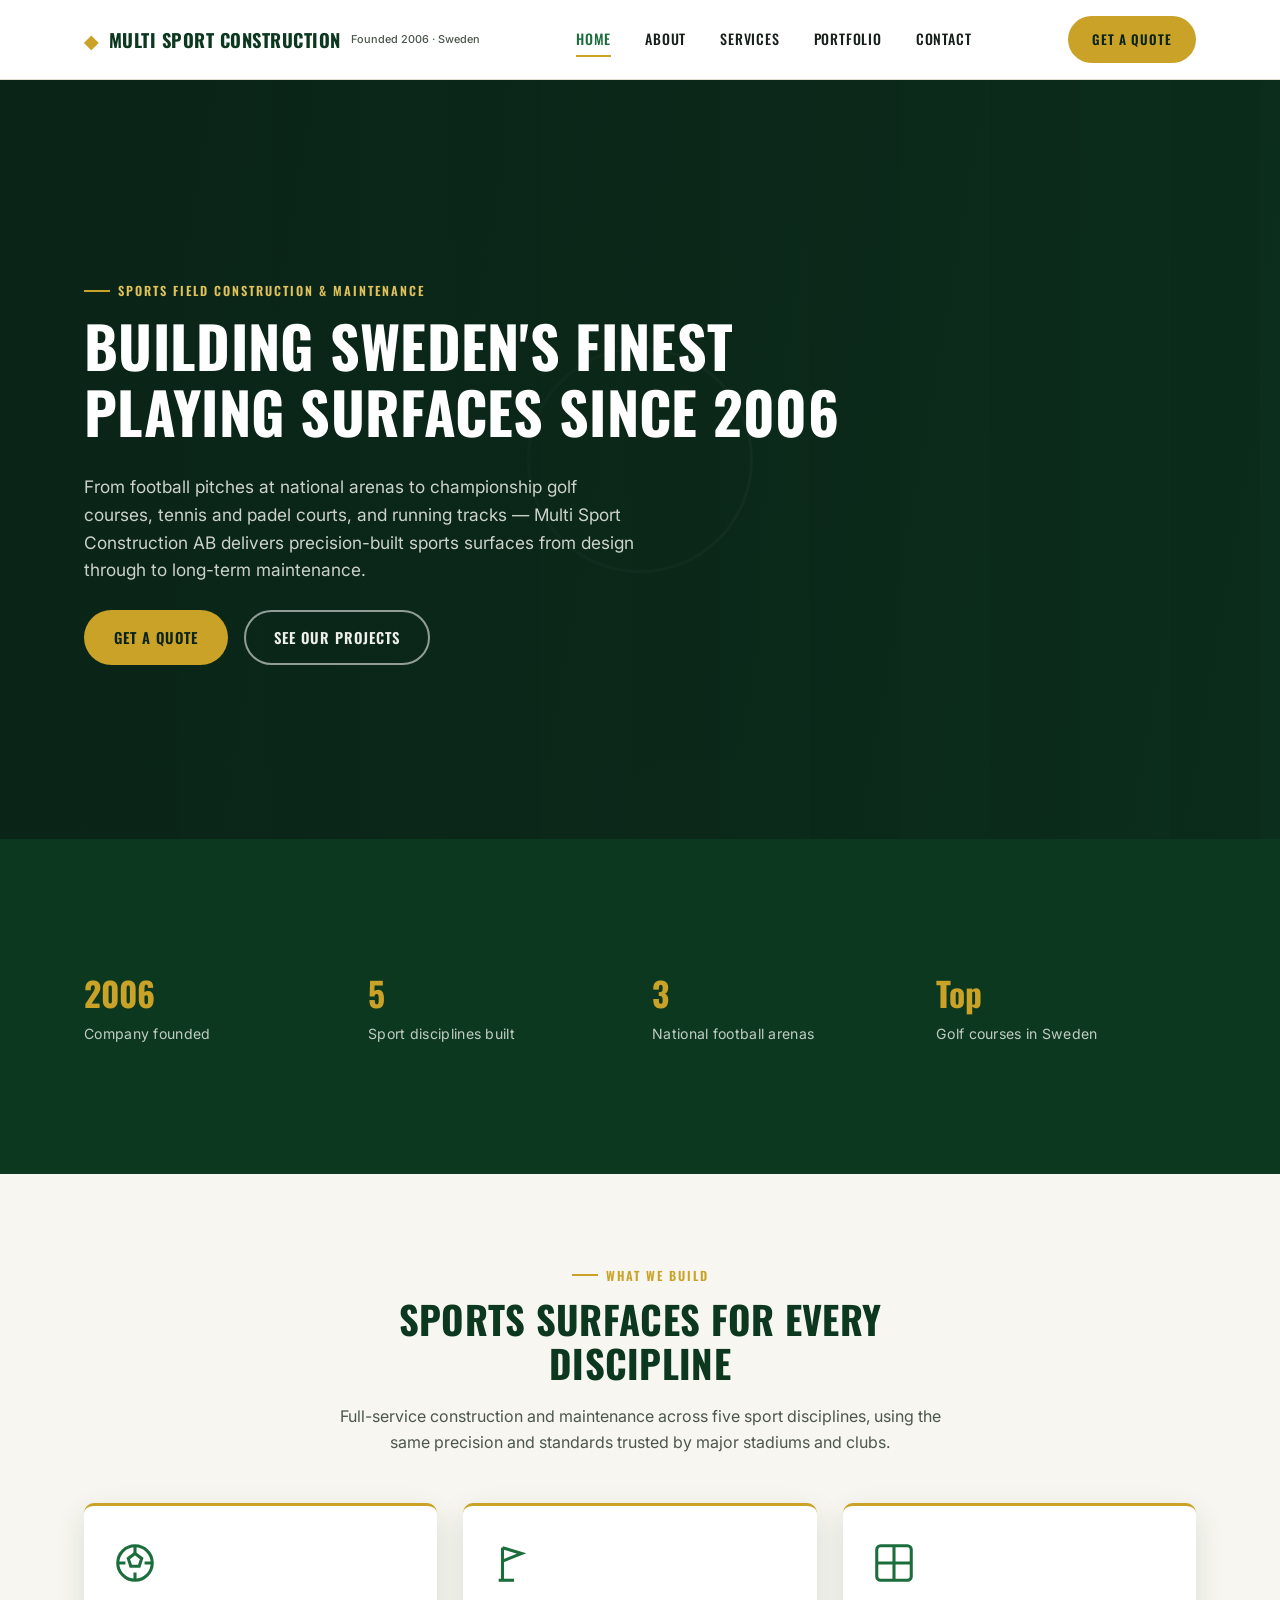
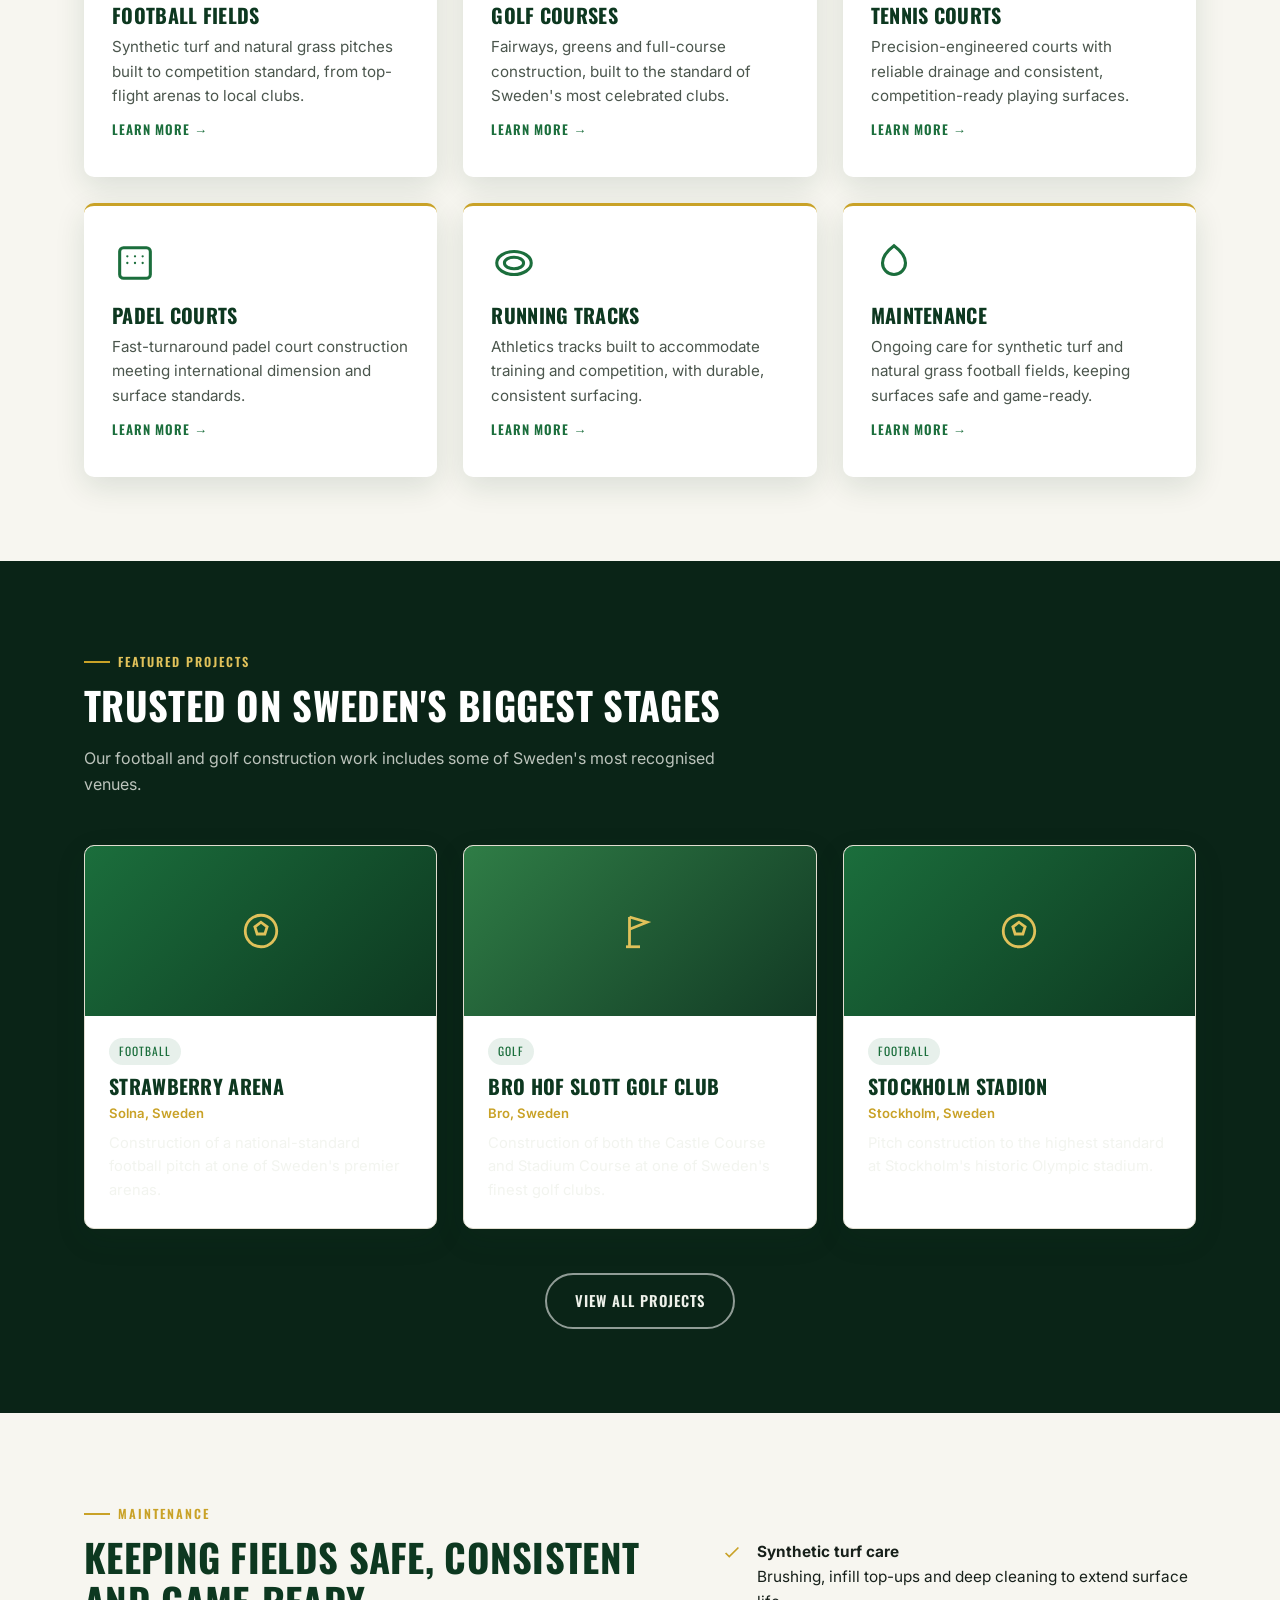
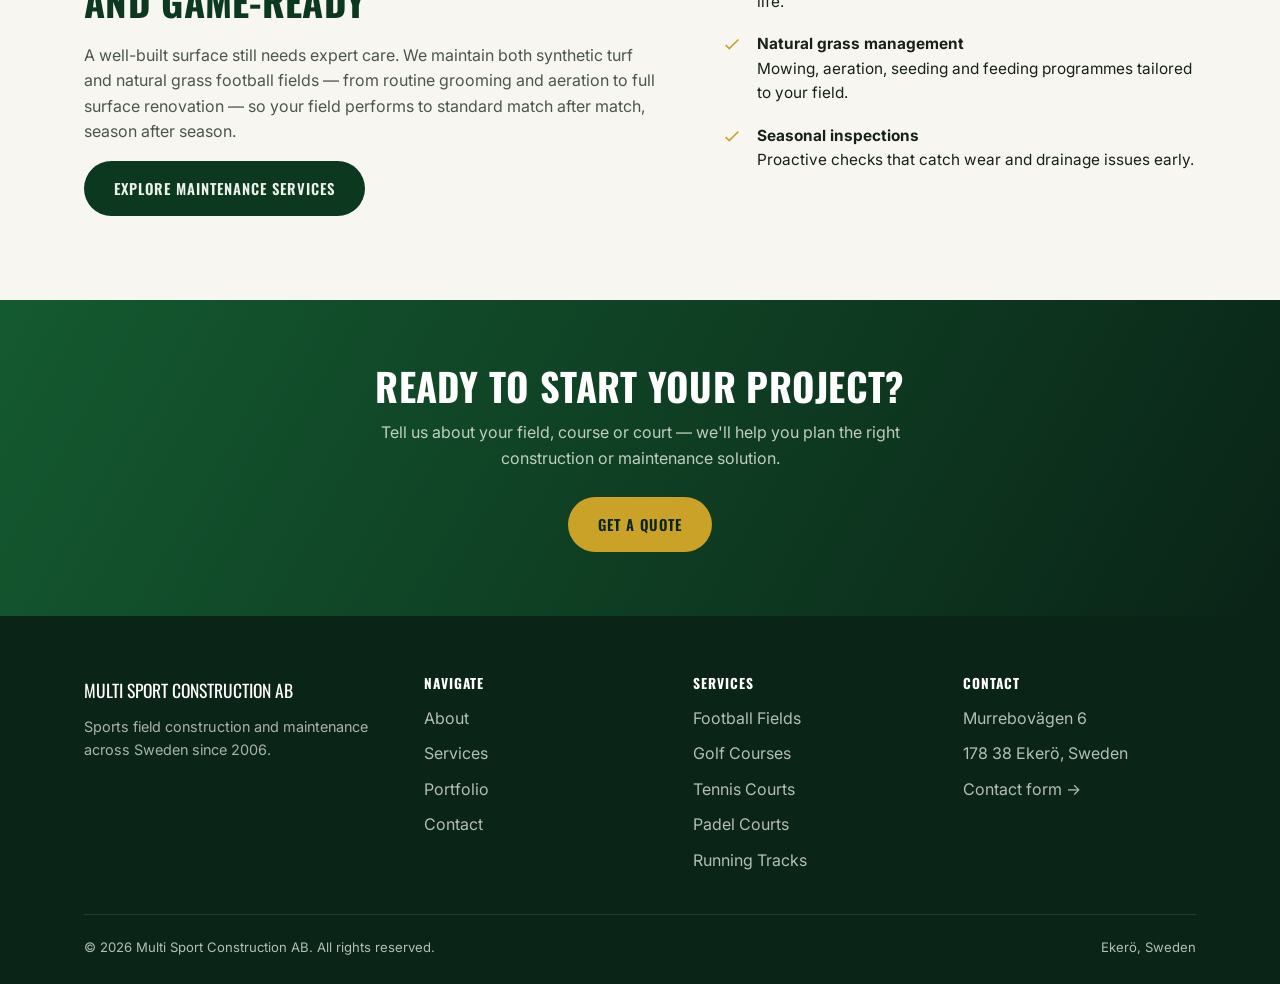
==== index.html @ ebb6a6f4 "Initial site for Multi Sport Construction AB Five-page static site (Home, About, Services, Portfolio" ====
<!doctype html>
<html lang="en">
<head>
<meta charset="UTF-8">
<meta name="viewport" content="width=device-width, initial-scale=1.0">
<title>Multi Sport Construction AB — Sports Field Construction &amp; Maintenance, Sweden</title>
<meta name="description" content="Multi Sport Construction AB builds and maintains football fields, golf courses, tennis courts, padel courts and running tracks across Sweden since 2006.">
<link rel="icon" type="image/svg+xml" href="assets/favicon.svg">
<link rel="preconnect" href="https://fonts.googleapis.com">
<link rel="preconnect" href="https://fonts.gstatic.com" crossorigin>
<link href="https://fonts.googleapis.com/css2?family=Oswald:wght@500;600;700&family=Inter:wght@400;500;600&display=swap" rel="stylesheet">
<link rel="stylesheet" href="css/style.css">
</head>
<body>

<header class="site-header">
  <nav class="nav">
    <a href="index.html" class="brand">
      <span class="mark">◆</span> Multi Sport Construction
      <span class="brand-sub">Founded 2006 · Sweden</span>
    </a>
    <button class="nav-toggle" aria-label="Toggle navigation" aria-expanded="false">
      <span></span><span></span><span></span>
    </button>
    <ul class="nav-links">
      <li><a href="index.html" aria-current="page">Home</a></li>
      <li><a href="about.html">About</a></li>
      <li><a href="services.html">Services</a></li>
      <li><a href="portfolio.html">Portfolio</a></li>
      <li><a href="contact.html">Contact</a></li>
    </ul>
    <div class="nav-cta">
      <a href="contact.html" class="btn btn-primary">Get a Quote</a>
    </div>
  </nav>
</header>

<section class="hero">
  <div class="hero-field"></div>
  <div class="hero-overlay"></div>
  <div class="hero-inner">
    <p class="eyebrow">Sports Field Construction &amp; Maintenance</p>
    <h1>Building Sweden's finest playing surfaces since 2006</h1>
    <p class="hero-lead">From football pitches at national arenas to championship golf courses, tennis and padel courts, and running tracks — Multi Sport Construction AB delivers precision-built sports surfaces from design through to long-term maintenance.</p>
    <div class="hero-actions">
      <a href="contact.html" class="btn btn-primary">Get a Quote</a>
      <a href="portfolio.html" class="btn btn-outline">See Our Projects</a>
    </div>
  </div>
</section>

<section class="stats">
  <div class="stats-grid">
    <div class="stat"><b>2006</b><span>Company founded</span></div>
    <div class="stat"><b>5</b><span>Sport disciplines built</span></div>
    <div class="stat"><b>3</b><span>National football arenas</span></div>
    <div class="stat"><b>Top</b><span>Golf courses in Sweden</span></div>
  </div>
</section>

<section class="section-cream">
  <div class="container">
    <div class="section-head center">
      <p class="eyebrow">What We Build</p>
      <h2>Sports surfaces for every discipline</h2>
      <p>Full-service construction and maintenance across five sport disciplines, using the same precision and standards trusted by major stadiums and clubs.</p>
    </div>
    <div class="grid-3">

      <div class="card">
        <svg class="icon" viewBox="0 0 24 24" fill="none" stroke="currentColor" stroke-width="1.6"><circle cx="12" cy="12" r="9"/><path d="M12 7l3.5 2.6-1.3 4.1H9.8L8.5 9.6 12 7z"/><path d="M12 3v4M12 17v4M3 12h4M17 12h4"/></svg>
        <h3>Football Fields</h3>
        <p>Synthetic turf and natural grass pitches built to competition standard, from top-flight arenas to local clubs.</p>
        <a class="more" href="services.html#football">Learn more →</a>
      </div>

      <div class="card">
        <svg class="icon" viewBox="0 0 24 24" fill="none" stroke="currentColor" stroke-width="1.6"><path d="M6 21V4"/><path d="M6 4l10 3-10 4"/><path d="M4 21h8"/></svg>
        <h3>Golf Courses</h3>
        <p>Fairways, greens and full-course construction, built to the standard of Sweden's most celebrated clubs.</p>
        <a class="more" href="services.html#golf">Learn more →</a>
      </div>

      <div class="card">
        <svg class="icon" viewBox="0 0 24 24" fill="none" stroke="currentColor" stroke-width="1.6"><rect x="3" y="3" width="18" height="18" rx="2"/><path d="M3 12h18M12 3v18"/></svg>
        <h3>Tennis Courts</h3>
        <p>Precision-engineered courts with reliable drainage and consistent, competition-ready playing surfaces.</p>
        <a class="more" href="services.html#tennis">Learn more →</a>
      </div>

      <div class="card">
        <svg class="icon" viewBox="0 0 24 24" fill="none" stroke="currentColor" stroke-width="1.6"><rect x="4" y="4" width="16" height="16" rx="2"/><circle cx="8" cy="8.5" r="0.6" fill="currentColor" stroke="none"/><circle cx="12" cy="8.5" r="0.6" fill="currentColor" stroke="none"/><circle cx="16" cy="8.5" r="0.6" fill="currentColor" stroke="none"/><circle cx="8" cy="12" r="0.6" fill="currentColor" stroke="none"/><circle cx="12" cy="12" r="0.6" fill="currentColor" stroke="none"/><circle cx="16" cy="12" r="0.6" fill="currentColor" stroke="none"/></svg>
        <h3>Padel Courts</h3>
        <p>Fast-turnaround padel court construction meeting international dimension and surface standards.</p>
        <a class="more" href="services.html#padel">Learn more →</a>
      </div>

      <div class="card">
        <svg class="icon" viewBox="0 0 24 24" fill="none" stroke="currentColor" stroke-width="1.6"><ellipse cx="12" cy="12" rx="9" ry="6"/><ellipse cx="12" cy="12" rx="5" ry="3"/></svg>
        <h3>Running Tracks</h3>
        <p>Athletics tracks built to accommodate training and competition, with durable, consistent surfacing.</p>
        <a class="more" href="services.html#track">Learn more →</a>
      </div>

      <div class="card">
        <svg class="icon" viewBox="0 0 24 24" fill="none" stroke="currentColor" stroke-width="1.6"><path d="M12 3c-4 3-6 6-6 9a6 6 0 0012 0c0-3-2-6-6-9z"/></svg>
        <h3>Maintenance</h3>
        <p>Ongoing care for synthetic turf and natural grass football fields, keeping surfaces safe and game-ready.</p>
        <a class="more" href="services.html#maintenance">Learn more →</a>
      </div>

    </div>
  </div>
</section>

<section class="section-dark">
  <div class="container">
    <div class="section-head">
      <p class="eyebrow">Featured Projects</p>
      <h2>Trusted on Sweden's biggest stages</h2>
      <p>Our football and golf construction work includes some of Sweden's most recognised venues.</p>
    </div>
    <div class="grid-projects">
      <div class="project-card">
        <div class="project-media football">
          <svg class="icon" viewBox="0 0 24 24" fill="none" stroke="currentColor" stroke-width="1.6"><circle cx="12" cy="12" r="9"/><path d="M12 7l3.5 2.6-1.3 4.1H9.8L8.5 9.6 12 7z"/></svg>
        </div>
        <div class="project-body">
          <span class="project-tag">Football</span>
          <h3>Strawberry Arena</h3>
          <span class="project-loc">Solna, Sweden</span>
          <p>Construction of a national-standard football pitch at one of Sweden's premier arenas.</p>
        </div>
      </div>
      <div class="project-card">
        <div class="project-media golf">
          <svg class="icon" viewBox="0 0 24 24" fill="none" stroke="currentColor" stroke-width="1.6"><path d="M6 21V4"/><path d="M6 4l10 3-10 4"/><path d="M4 21h8"/></svg>
        </div>
        <div class="project-body">
          <span class="project-tag">Golf</span>
          <h3>Bro Hof Slott Golf Club</h3>
          <span class="project-loc">Bro, Sweden</span>
          <p>Construction of both the Castle Course and Stadium Course at one of Sweden's finest golf clubs.</p>
        </div>
      </div>
      <div class="project-card">
        <div class="project-media football">
          <svg class="icon" viewBox="0 0 24 24" fill="none" stroke="currentColor" stroke-width="1.6"><circle cx="12" cy="12" r="9"/><path d="M12 7l3.5 2.6-1.3 4.1H9.8L8.5 9.6 12 7z"/></svg>
        </div>
        <div class="project-body">
          <span class="project-tag">Football</span>
          <h3>Stockholm Stadion</h3>
          <span class="project-loc">Stockholm, Sweden</span>
          <p>Pitch construction to the highest standard at Stockholm's historic Olympic stadium.</p>
        </div>
      </div>
    </div>
    <div style="text-align:center; margin-top:44px;">
      <a href="portfolio.html" class="btn btn-outline">View All Projects</a>
    </div>
  </div>
</section>

<section class="section-cream">
  <div class="container about-grid" style="align-items:center;">
    <div>
      <p class="eyebrow">Maintenance</p>
      <h2>Keeping fields safe, consistent and game-ready</h2>
      <p>A well-built surface still needs expert care. We maintain both synthetic turf and natural grass football fields — from routine grooming and aeration to full surface renovation — so your field performs to standard match after match, season after season.</p>
      <a href="services.html#maintenance" class="btn btn-dark">Explore Maintenance Services</a>
    </div>
    <ul class="value-list">
      <li><svg class="icon" viewBox="0 0 24 24" fill="none" stroke="currentColor" stroke-width="1.8"><path d="M5 12l4 4 10-10"/></svg><div><strong>Synthetic turf care</strong><br>Brushing, infill top-ups and deep cleaning to extend surface life.</div></li>
      <li><svg class="icon" viewBox="0 0 24 24" fill="none" stroke="currentColor" stroke-width="1.8"><path d="M5 12l4 4 10-10"/></svg><div><strong>Natural grass management</strong><br>Mowing, aeration, seeding and feeding programmes tailored to your field.</div></li>
      <li><svg class="icon" viewBox="0 0 24 24" fill="none" stroke="currentColor" stroke-width="1.8"><path d="M5 12l4 4 10-10"/></svg><div><strong>Seasonal inspections</strong><br>Proactive checks that catch wear and drainage issues early.</div></li>
    </ul>
  </div>
</section>

<section class="cta-banner">
  <div class="container">
    <h2>Ready to start your project?</h2>
    <p>Tell us about your field, course or court — we'll help you plan the right construction or maintenance solution.</p>
    <a href="contact.html" class="btn btn-primary">Get a Quote</a>
  </div>
</section>

<footer class="site-footer">
  <div class="container">
    <div class="footer-grid">
      <div>
        <div class="footer-brand">Multi Sport Construction AB</div>
        <p style="color:rgba(238,241,234,0.7); font-size:0.9rem;">Sports field construction and maintenance across Sweden since 2006.</p>
      </div>
      <div>
        <h4>Navigate</h4>
        <ul>
          <li><a href="about.html">About</a></li>
          <li><a href="services.html">Services</a></li>
          <li><a href="portfolio.html">Portfolio</a></li>
          <li><a href="contact.html">Contact</a></li>
        </ul>
      </div>
      <div>
        <h4>Services</h4>
        <ul>
          <li><a href="services.html#football">Football Fields</a></li>
          <li><a href="services.html#golf">Golf Courses</a></li>
          <li><a href="services.html#tennis">Tennis Courts</a></li>
          <li><a href="services.html#padel">Padel Courts</a></li>
          <li><a href="services.html#track">Running Tracks</a></li>
        </ul>
      </div>
      <div>
        <h4>Contact</h4>
        <ul>
          <li>Murrebovägen 6</li>
          <li>178 38 Ekerö, Sweden</li>
          <li><a href="contact.html">Contact form →</a></li>
        </ul>
      </div>
    </div>
    <div class="footer-bottom">
      <span>© <span id="year"></span> Multi Sport Construction AB. All rights reserved.</span>
      <span>Ekerö, Sweden</span>
    </div>
  </div>
</footer>

<script>document.getElementById('year').textContent = new Date().getFullYear();</script>
<script src="js/main.js"></script>
</body>
</html>
---- css/style.css ----
/* ===== Multi Sport Construction AB — base styles ===== */

:root {
  --green-700: #1b6e3c;
  --green-800: #145a30;
  --green-900: #0d3820;
  --forest-950: #0a2417;
  --cream: #f7f6f0;
  --white: #ffffff;
  --gold: #c9a227;
  --gold-light: #e0c15a;
  --text-dark: #17201a;
  --text-muted: #4b564d;
  --text-light: #eef1ea;
  --line: #e1ddd0;
  --radius: 10px;
  --shadow: 0 10px 30px rgba(13, 56, 32, 0.12);
  --container: 1160px;
}

* { box-sizing: border-box; }
html { scroll-behavior: smooth; }

body {
  margin: 0;
  font-family: 'Inter', -apple-system, BlinkMacSystemFont, 'Segoe UI', sans-serif;
  color: var(--text-dark);
  background: var(--white);
  line-height: 1.6;
}

h1, h2, h3, h4 {
  font-family: 'Oswald', 'Segoe UI', sans-serif;
  text-transform: uppercase;
  letter-spacing: 0.3px;
  line-height: 1.15;
  margin: 0 0 0.5em;
  color: var(--green-900);
}

h1 { font-size: clamp(2.2rem, 5vw, 3.6rem); }
h2 { font-size: clamp(1.7rem, 3.4vw, 2.4rem); }
h3 { font-size: 1.25rem; }

p { margin: 0 0 1em; color: var(--text-muted); }

a { color: inherit; text-decoration: none; }

img, svg { max-width: 100%; display: block; }

.container {
  max-width: var(--container);
  margin: 0 auto;
  padding: 0 24px;
}

.eyebrow {
  display: inline-flex;
  align-items: center;
  gap: 8px;
  font-family: 'Oswald', sans-serif;
  text-transform: uppercase;
  letter-spacing: 2px;
  font-size: 0.78rem;
  font-weight: 600;
  color: var(--gold);
  margin-bottom: 0.9em;
}
.eyebrow::before {
  content: "";
  width: 26px;
  height: 2px;
  background: var(--gold);
  display: inline-block;
}

.btn {
  display: inline-flex;
  align-items: center;
  gap: 8px;
  font-family: 'Oswald', sans-serif;
  text-transform: uppercase;
  letter-spacing: 1px;
  font-weight: 600;
  font-size: 0.92rem;
  padding: 14px 28px;
  border-radius: 999px;
  border: 2px solid transparent;
  cursor: pointer;
  transition: transform 0.15s ease, background 0.2s ease, color 0.2s ease, border-color 0.2s ease;
}
.btn:hover { transform: translateY(-2px); }

.btn-primary { background: var(--gold); color: var(--forest-950); }
.btn-primary:hover { background: var(--gold-light); }

.btn-outline { border-color: rgba(255,255,255,0.55); color: var(--text-light); }
.btn-outline:hover { border-color: var(--gold); color: var(--gold); }

.btn-dark { background: var(--green-900); color: var(--text-light); }
.btn-dark:hover { background: var(--forest-950); }

/* ===== Header ===== */
.site-header {
  position: sticky;
  top: 0;
  z-index: 100;
  background: var(--white);
  border-bottom: 1px solid var(--line);
}

.nav {
  display: flex;
  align-items: center;
  justify-content: space-between;
  padding: 16px 24px;
  max-width: var(--container);
  margin: 0 auto;
}

.brand {
  display: flex;
  align-items: center;
  gap: 10px;
  font-family: 'Oswald', sans-serif;
  font-weight: 700;
  font-size: 1.15rem;
  text-transform: uppercase;
  letter-spacing: 0.5px;
  color: var(--green-900);
}
.brand .mark { color: var(--gold); }
.brand-sub {
  display: block;
  font-family: 'Inter', sans-serif;
  text-transform: none;
  letter-spacing: 0;
  font-weight: 500;
  font-size: 0.68rem;
  color: var(--text-muted);
}

.nav-links {
  display: flex;
  align-items: center;
  gap: 34px;
  list-style: none;
  margin: 0;
  padding: 0;
}
.nav-links a {
  font-family: 'Oswald', sans-serif;
  font-size: 0.88rem;
  text-transform: uppercase;
  letter-spacing: 0.8px;
  font-weight: 500;
  color: var(--text-dark);
  padding: 6px 0;
  border-bottom: 2px solid transparent;
  transition: color 0.2s, border-color 0.2s;
}
.nav-links a:hover,
.nav-links a[aria-current="page"] {
  color: var(--green-700);
  border-color: var(--gold);
}

.nav-cta { display: flex; align-items: center; gap: 18px; }
.nav-cta .btn-primary { padding: 11px 22px; font-size: 0.82rem; }

.nav-toggle {
  display: none;
  flex-direction: column;
  gap: 5px;
  background: none;
  border: none;
  cursor: pointer;
  padding: 6px;
}
.nav-toggle span {
  width: 24px;
  height: 2px;
  background: var(--green-900);
  display: block;
}

/* ===== Hero ===== */
.hero {
  position: relative;
  background: var(--forest-950);
  color: var(--text-light);
  overflow: hidden;
}
.hero-field {
  position: absolute;
  inset: 0;
  background:
    repeating-linear-gradient(
      90deg,
      #0f3d24 0px, #0f3d24 90px,
      #0d3820 90px, #0d3820 180px
    );
  opacity: 0.9;
}
.hero-field::before {
  content: "";
  position: absolute;
  left: 50%;
  top: 50%;
  width: 220px;
  height: 220px;
  border: 3px solid rgba(255,255,255,0.14);
  border-radius: 50%;
  transform: translate(-50%, -50%);
}
.hero-overlay {
  position: absolute;
  inset: 0;
  background: linear-gradient(100deg, rgba(10,36,23,0.96) 0%, rgba(10,36,23,0.85) 45%, rgba(10,36,23,0.55) 100%);
}
.hero-inner {
  position: relative;
  max-width: var(--container);
  margin: 0 auto;
  padding: 110px 24px 90px;
}
.hero h1 { color: var(--white); max-width: 780px; }
.hero .eyebrow { color: var(--gold-light); }
.hero-lead {
  max-width: 560px;
  font-size: 1.08rem;
  color: rgba(238,241,234,0.85);
}
.hero-actions { display: flex; gap: 16px; flex-wrap: wrap; margin-top: 1.6em; }

.page-hero {
  padding: 70px 24px;
}
.page-hero .hero-inner { padding: 60px 24px 60px; }
.page-hero h1 { font-size: clamp(2rem, 4.4vw, 3rem); }

/* ===== Stats bar ===== */
.stats {
  background: var(--green-900);
}
.stats-grid {
  display: grid;
  grid-template-columns: repeat(4, 1fr);
  gap: 24px;
  padding: 44px 24px;
  max-width: var(--container);
  margin: 0 auto;
}
.stat b {
  display: block;
  font-family: 'Oswald', sans-serif;
  font-size: 2.1rem;
  color: var(--gold);
}
.stat span {
  color: rgba(238,241,234,0.8);
  font-size: 0.88rem;
  letter-spacing: 0.3px;
}

/* ===== Sections ===== */
section { padding: 84px 0; }
.section-cream { background: var(--cream); }
.section-dark { background: var(--forest-950); color: var(--text-light); }
.section-dark h2, .section-dark .eyebrow { color: var(--white); }
.section-dark .eyebrow { color: var(--gold-light); }
.section-dark p { color: rgba(238,241,234,0.78); }

.section-head {
  max-width: 640px;
  margin: 0 0 48px;
}
.section-head.center { margin-left: auto; margin-right: auto; text-align: center; }

/* ===== Service cards ===== */
.grid-3 {
  display: grid;
  grid-template-columns: repeat(3, 1fr);
  gap: 26px;
}
.grid-2 {
  display: grid;
  grid-template-columns: repeat(2, 1fr);
  gap: 26px;
}

.card {
  background: var(--white);
  border-radius: var(--radius);
  padding: 34px 28px;
  box-shadow: var(--shadow);
  border-top: 3px solid var(--gold);
  transition: transform 0.2s ease;
}
.card:hover { transform: translateY(-4px); }
.card .icon {
  width: 46px;
  height: 46px;
  color: var(--green-700);
  margin-bottom: 18px;
}
.card h3 { margin-bottom: 0.4em; }
.card p { margin-bottom: 0.6em; font-size: 0.95rem; }
.card a.more {
  font-family: 'Oswald', sans-serif;
  font-size: 0.82rem;
  text-transform: uppercase;
  letter-spacing: 1px;
  color: var(--green-700);
  font-weight: 600;
}

/* ===== Process steps ===== */
.steps {
  counter-reset: step;
  display: grid;
  gap: 0;
  border-top: 1px solid rgba(238,241,234,0.15);
}
.step {
  counter-increment: step;
  display: grid;
  grid-template-columns: 90px 1fr;
  gap: 24px;
  padding: 26px 0;
  border-bottom: 1px solid rgba(238,241,234,0.15);
  align-items: start;
}
.step::before {
  content: counter(step, decimal-leading-zero);
  font-family: 'Oswald', sans-serif;
  font-size: 1.8rem;
  color: var(--gold);
}
.step h4 {
  color: var(--white);
  margin-bottom: 0.3em;
  font-size: 1.05rem;
}
.step p { margin: 0; font-size: 0.94rem; }

/* ===== Project / portfolio cards ===== */
.project-card {
  border-radius: var(--radius);
  overflow: hidden;
  background: var(--white);
  box-shadow: var(--shadow);
  border: 1px solid var(--line);
}
.project-media {
  height: 170px;
  position: relative;
  display: flex;
  align-items: center;
  justify-content: center;
  color: rgba(255,255,255,0.85);
}
.project-media.football { background: linear-gradient(135deg, #1b6e3c, #0d3820); }
.project-media.golf { background: linear-gradient(135deg, #2f7d46, #123a24); }
.project-media .icon { width: 42px; height: 42px; color: var(--gold-light); }
.project-body { padding: 22px 24px 26px; }
.project-tag {
  display: inline-block;
  font-family: 'Oswald', sans-serif;
  font-size: 0.72rem;
  letter-spacing: 1px;
  text-transform: uppercase;
  color: var(--green-700);
  background: rgba(27,110,60,0.1);
  padding: 4px 10px;
  border-radius: 999px;
  margin-bottom: 10px;
}
.project-body h3 { margin-bottom: 0.25em; }
.project-loc {
  font-size: 0.82rem;
  color: var(--gold);
  font-weight: 600;
  margin-bottom: 0.6em;
  display: block;
}
.project-body p { font-size: 0.92rem; margin-bottom: 0; }

.grid-projects {
  display: grid;
  grid-template-columns: repeat(3, 1fr);
  gap: 26px;
}

/* ===== CTA banner ===== */
.cta-banner {
  background: linear-gradient(120deg, var(--green-800), var(--forest-950));
  color: var(--white);
  padding: 64px 0;
  text-align: center;
}
.cta-banner h2 { color: var(--white); margin-bottom: 0.3em; }
.cta-banner p { color: rgba(238,241,234,0.8); max-width: 520px; margin: 0 auto 1.6em; }

/* ===== About page ===== */
.about-grid {
  display: grid;
  grid-template-columns: 1.1fr 0.9fr;
  gap: 56px;
  align-items: start;
}
.value-list {
  list-style: none;
  margin: 0;
  padding: 0;
  display: grid;
  gap: 18px;
}
.value-list li {
  display: flex;
  gap: 14px;
  align-items: flex-start;
  font-size: 0.96rem;
  color: var(--text-dark);
}
.value-list .icon { width: 22px; height: 22px; color: var(--gold); flex: none; margin-top: 2px; }

.info-card {
  background: var(--green-900);
  color: var(--text-light);
  border-radius: var(--radius);
  padding: 32px;
}
.info-card h3 { color: var(--white); }
.info-card dl { margin: 0; }
.info-card dt {
  font-family: 'Oswald', sans-serif;
  font-size: 0.75rem;
  text-transform: uppercase;
  letter-spacing: 1px;
  color: var(--gold-light);
  margin-top: 16px;
}
.info-card dt:first-of-type { margin-top: 0; }
.info-card dd { margin: 4px 0 0; color: rgba(238,241,234,0.85); }

/* ===== Contact page ===== */
.contact-grid {
  display: grid;
  grid-template-columns: 0.9fr 1.1fr;
  gap: 48px;
}
.contact-list {
  list-style: none;
  margin: 0 0 28px;
  padding: 0;
  display: grid;
  gap: 20px;
}
.contact-list li { display: flex; gap: 14px; align-items: flex-start; }
.contact-list .icon { width: 24px; height: 24px; color: var(--green-700); flex: none; }
.contact-list b { display: block; color: var(--text-dark); font-size: 0.92rem; }
.contact-list span { color: var(--text-muted); font-size: 0.92rem; }

.map-frame {
  border-radius: var(--radius);
  overflow: hidden;
  border: 1px solid var(--line);
  height: 260px;
}
.map-frame iframe { width: 100%; height: 100%; border: 0; }

form.contact-form {
  display: grid;
  gap: 18px;
}
.form-row { display: grid; grid-template-columns: 1fr 1fr; gap: 18px; }
.field { display: grid; gap: 6px; }
.field label {
  font-family: 'Oswald', sans-serif;
  font-size: 0.78rem;
  letter-spacing: 0.6px;
  text-transform: uppercase;
  color: var(--text-dark);
}
.field input, .field select, .field textarea {
  font-family: 'Inter', sans-serif;
  font-size: 0.95rem;
  padding: 12px 14px;
  border: 1px solid var(--line);
  border-radius: 8px;
  background: var(--white);
  color: var(--text-dark);
}
.field input:focus, .field select:focus, .field textarea:focus {
  outline: none;
  border-color: var(--green-700);
}
.form-note { font-size: 0.82rem; color: var(--text-muted); }

/* ===== Footer ===== */
.site-footer {
  background: var(--forest-950);
  color: rgba(238,241,234,0.75);
  padding: 60px 0 26px;
}
.footer-grid {
  display: grid;
  grid-template-columns: 1.3fr 1fr 1fr 1fr;
  gap: 36px;
  padding-bottom: 40px;
  border-bottom: 1px solid rgba(238,241,234,0.12);
}
.footer-grid h4 {
  color: var(--white);
  font-size: 0.85rem;
  letter-spacing: 1px;
  margin-bottom: 1em;
}
.footer-brand { font-family: 'Oswald', sans-serif; color: var(--white); font-size: 1.1rem; text-transform: uppercase; margin-bottom: 10px; }
.footer-grid ul { list-style: none; margin: 0; padding: 0; display: grid; gap: 10px; }
.footer-grid a:hover { color: var(--gold-light); }
.footer-bottom {
  display: flex;
  justify-content: space-between;
  align-items: center;
  flex-wrap: wrap;
  gap: 10px;
  padding-top: 22px;
  font-size: 0.82rem;
}

/* ===== Responsive ===== */
@media (max-width: 900px) {
  .nav-links, .nav-cta .btn-primary { display: none; }
  .nav-toggle { display: flex; }
  .nav.open .nav-links {
    display: flex;
    position: absolute;
    top: 100%;
    left: 0;
    right: 0;
    background: var(--white);
    flex-direction: column;
    padding: 20px 24px;
    gap: 18px;
    border-bottom: 1px solid var(--line);
  }
  .stats-grid { grid-template-columns: repeat(2, 1fr); }
  .grid-3, .grid-2, .grid-projects { grid-template-columns: 1fr; }
  .about-grid, .contact-grid { grid-template-columns: 1fr; }
  .footer-grid { grid-template-columns: 1fr 1fr; }
  .form-row { grid-template-columns: 1fr; }
  .step { grid-template-columns: 56px 1fr; }
}

@media (max-width: 520px) {
  .hero-inner { padding: 80px 20px 60px; }
  .footer-grid { grid-template-columns: 1fr; }
  section { padding: 60px 0; }
}
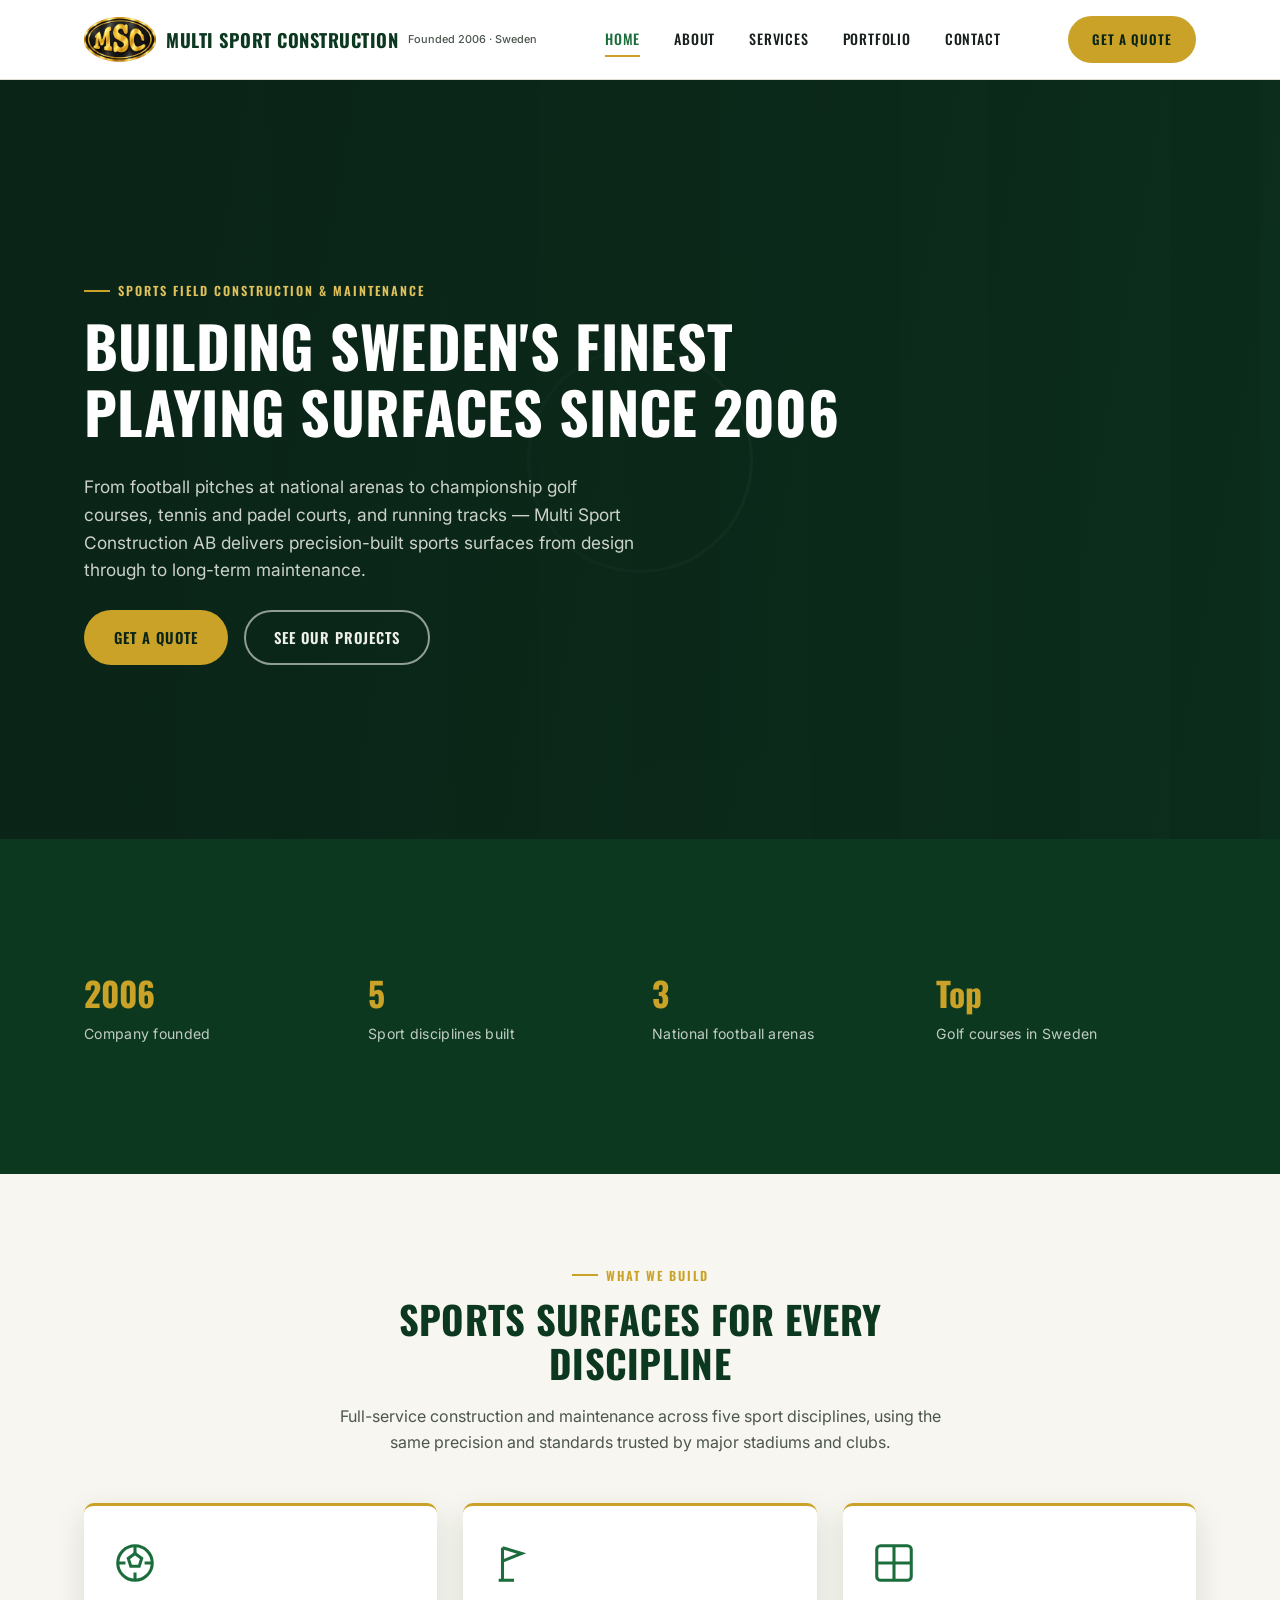
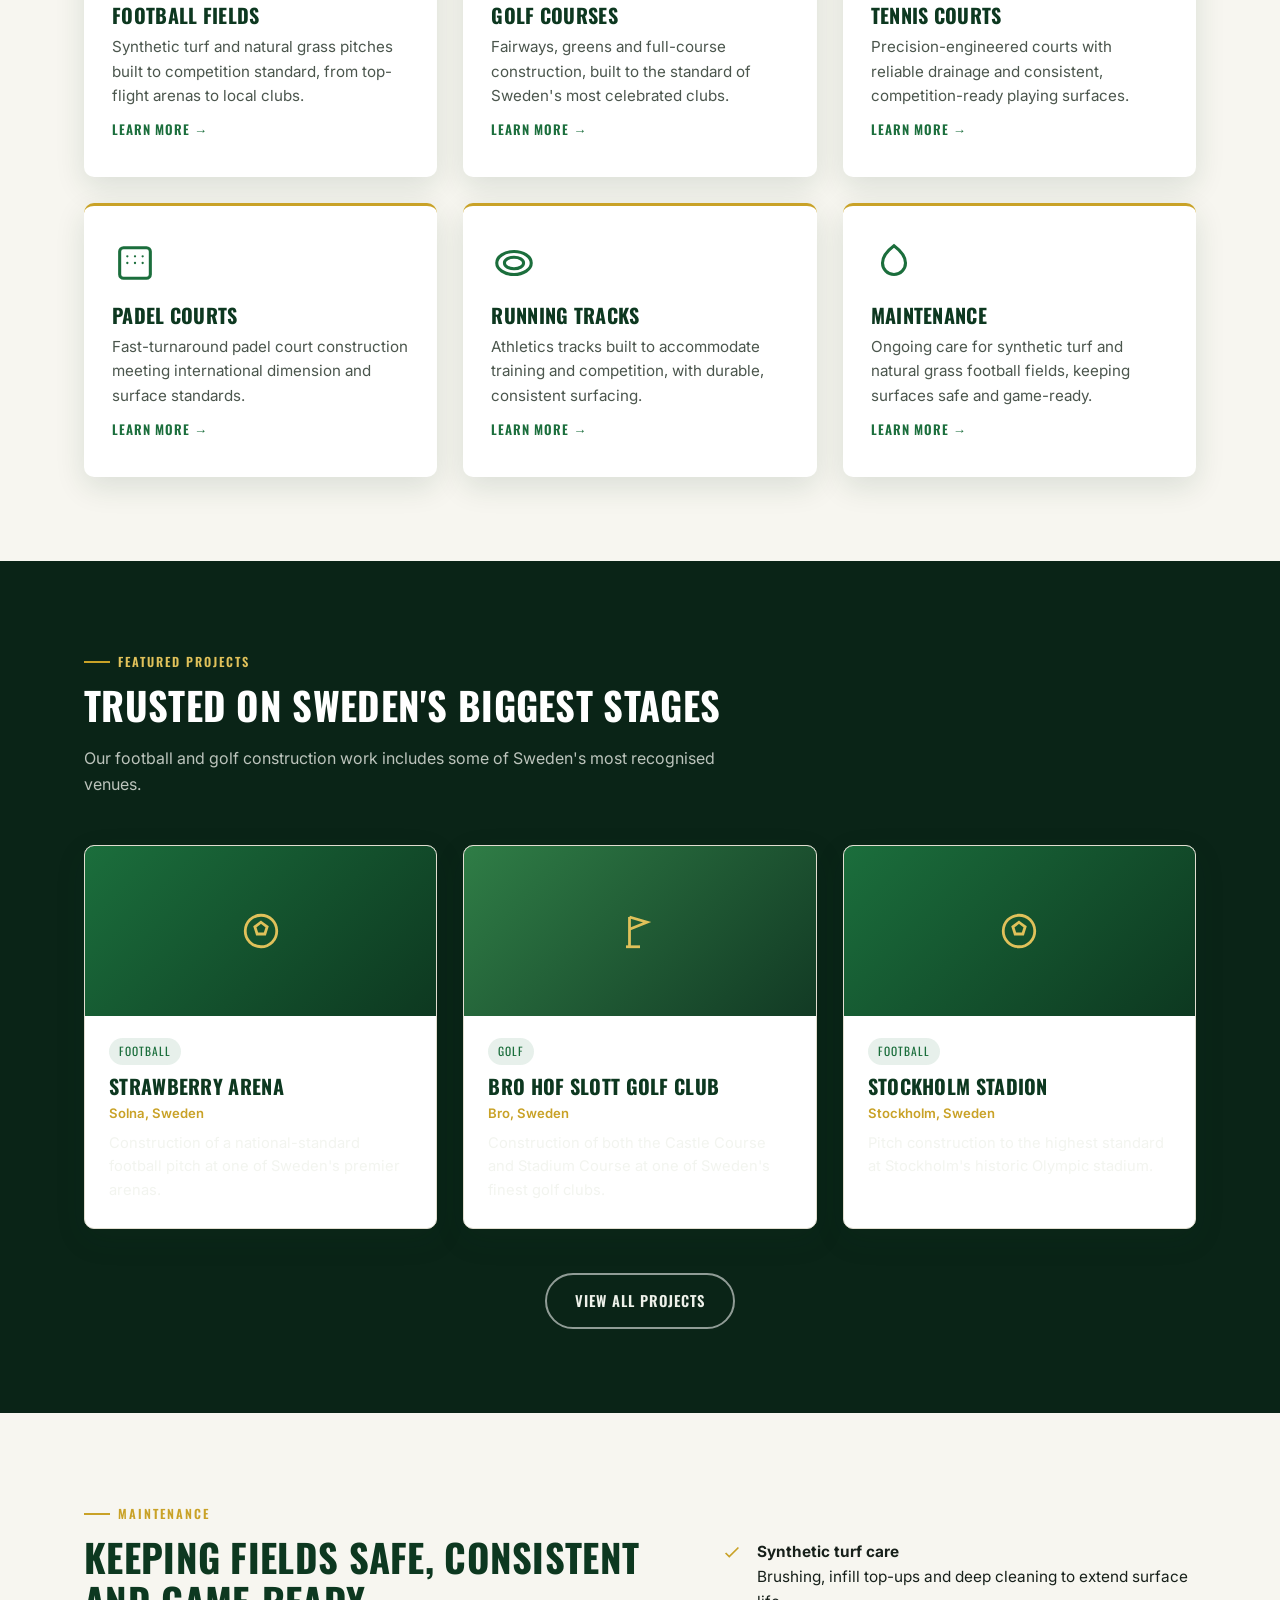
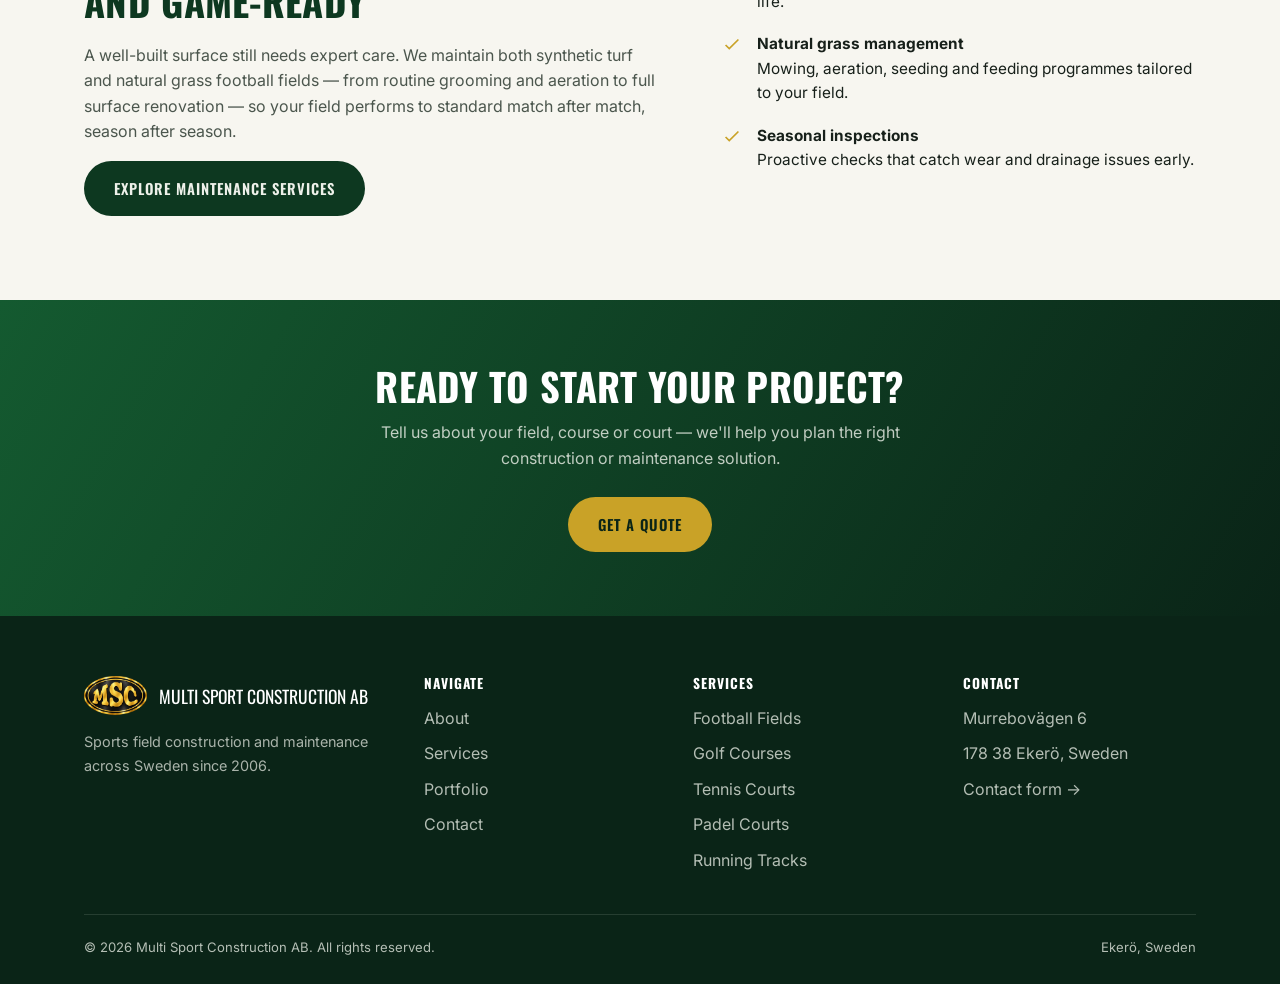
==== commit 6d46a617: "Replace text mark with MSC badge logo Uses the new logo.png in the header, footer, and as favicon ac" ====
--- a/index.html
+++ b/index.html
@@ -5,7 +5,7 @@
 <meta name="viewport" content="width=device-width, initial-scale=1.0">
 <title>Multi Sport Construction AB — Sports Field Construction &amp; Maintenance, Sweden</title>
 <meta name="description" content="Multi Sport Construction AB builds and maintains football fields, golf courses, tennis courts, padel courts and running tracks across Sweden since 2006.">
-<link rel="icon" type="image/svg+xml" href="assets/favicon.svg">
+<link rel="icon" type="image/png" href="assets/logo.png">
 <link rel="preconnect" href="https://fonts.googleapis.com">
 <link rel="preconnect" href="https://fonts.gstatic.com" crossorigin>
 <link href="https://fonts.googleapis.com/css2?family=Oswald:wght@500;600;700&family=Inter:wght@400;500;600&display=swap" rel="stylesheet">
@@ -16,7 +16,7 @@
 <header class="site-header">
   <nav class="nav">
     <a href="index.html" class="brand">
-      <span class="mark">◆</span> Multi Sport Construction
+      <img src="assets/logo.png" alt="Multi Sport Construction AB" class="brand-logo"> Multi Sport Construction
       <span class="brand-sub">Founded 2006 · Sweden</span>
     </a>
     <button class="nav-toggle" aria-label="Toggle navigation" aria-expanded="false">
@@ -189,7 +189,7 @@
   <div class="container">
     <div class="footer-grid">
       <div>
-        <div class="footer-brand">Multi Sport Construction AB</div>
+        <div class="footer-brand"><img src="assets/logo.png" alt="Multi Sport Construction AB">Multi Sport Construction AB</div>
         <p style="color:rgba(238,241,234,0.7); font-size:0.9rem;">Sports field construction and maintenance across Sweden since 2006.</p>
       </div>
       <div>
--- a/css/style.css
+++ b/css/style.css
@@ -129,7 +129,11 @@
   letter-spacing: 0.5px;
   color: var(--green-900);
 }
-.brand .mark { color: var(--gold); }
+.brand-logo {
+  height: 46px;
+  width: auto;
+  display: block;
+}
 .brand-sub {
   display: block;
   font-family: 'Inter', sans-serif;
@@ -517,7 +521,8 @@
   letter-spacing: 1px;
   margin-bottom: 1em;
 }
-.footer-brand { font-family: 'Oswald', sans-serif; color: var(--white); font-size: 1.1rem; text-transform: uppercase; margin-bottom: 10px; }
+.footer-brand { display: flex; align-items: center; gap: 12px; font-family: 'Oswald', sans-serif; color: var(--white); font-size: 1.1rem; text-transform: uppercase; margin-bottom: 14px; }
+.footer-brand img { height: 40px; width: auto; display: block; }
 .footer-grid ul { list-style: none; margin: 0; padding: 0; display: grid; gap: 10px; }
 .footer-grid a:hover { color: var(--gold-light); }
 .footer-bottom {
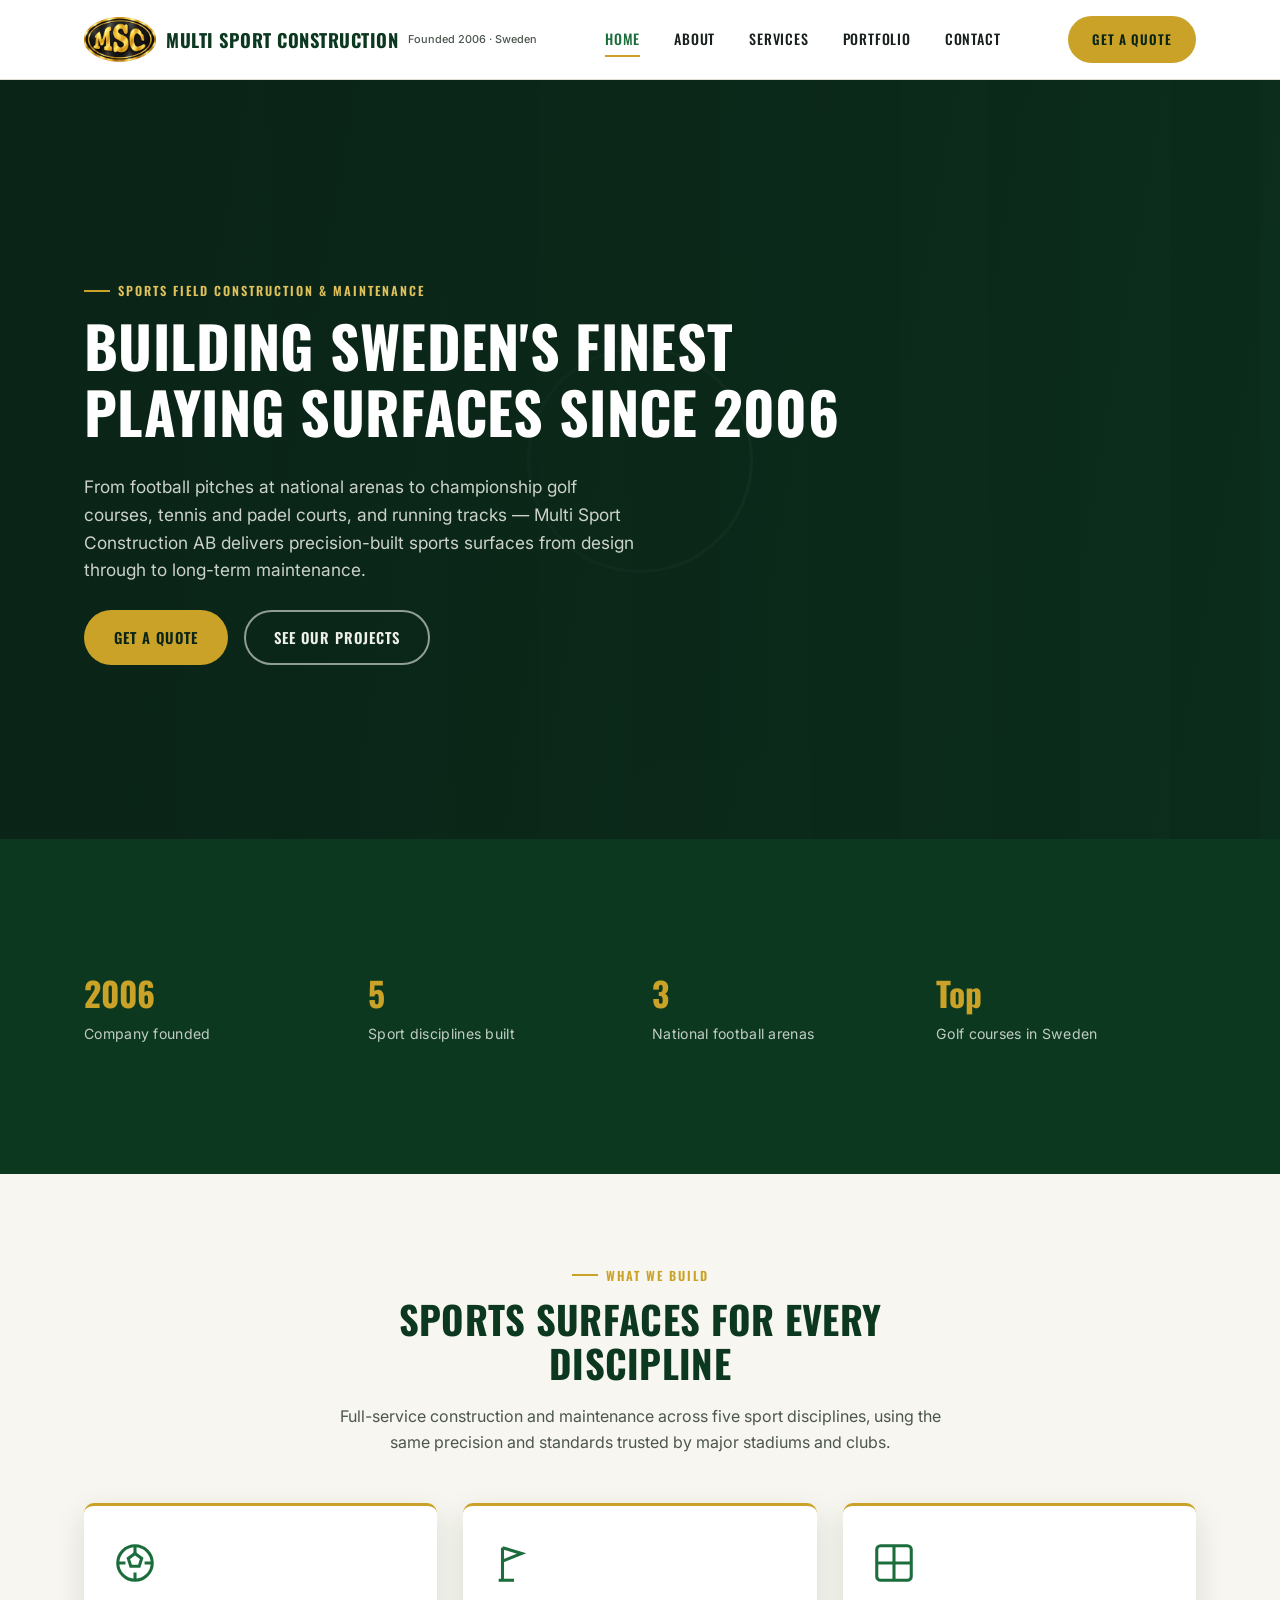
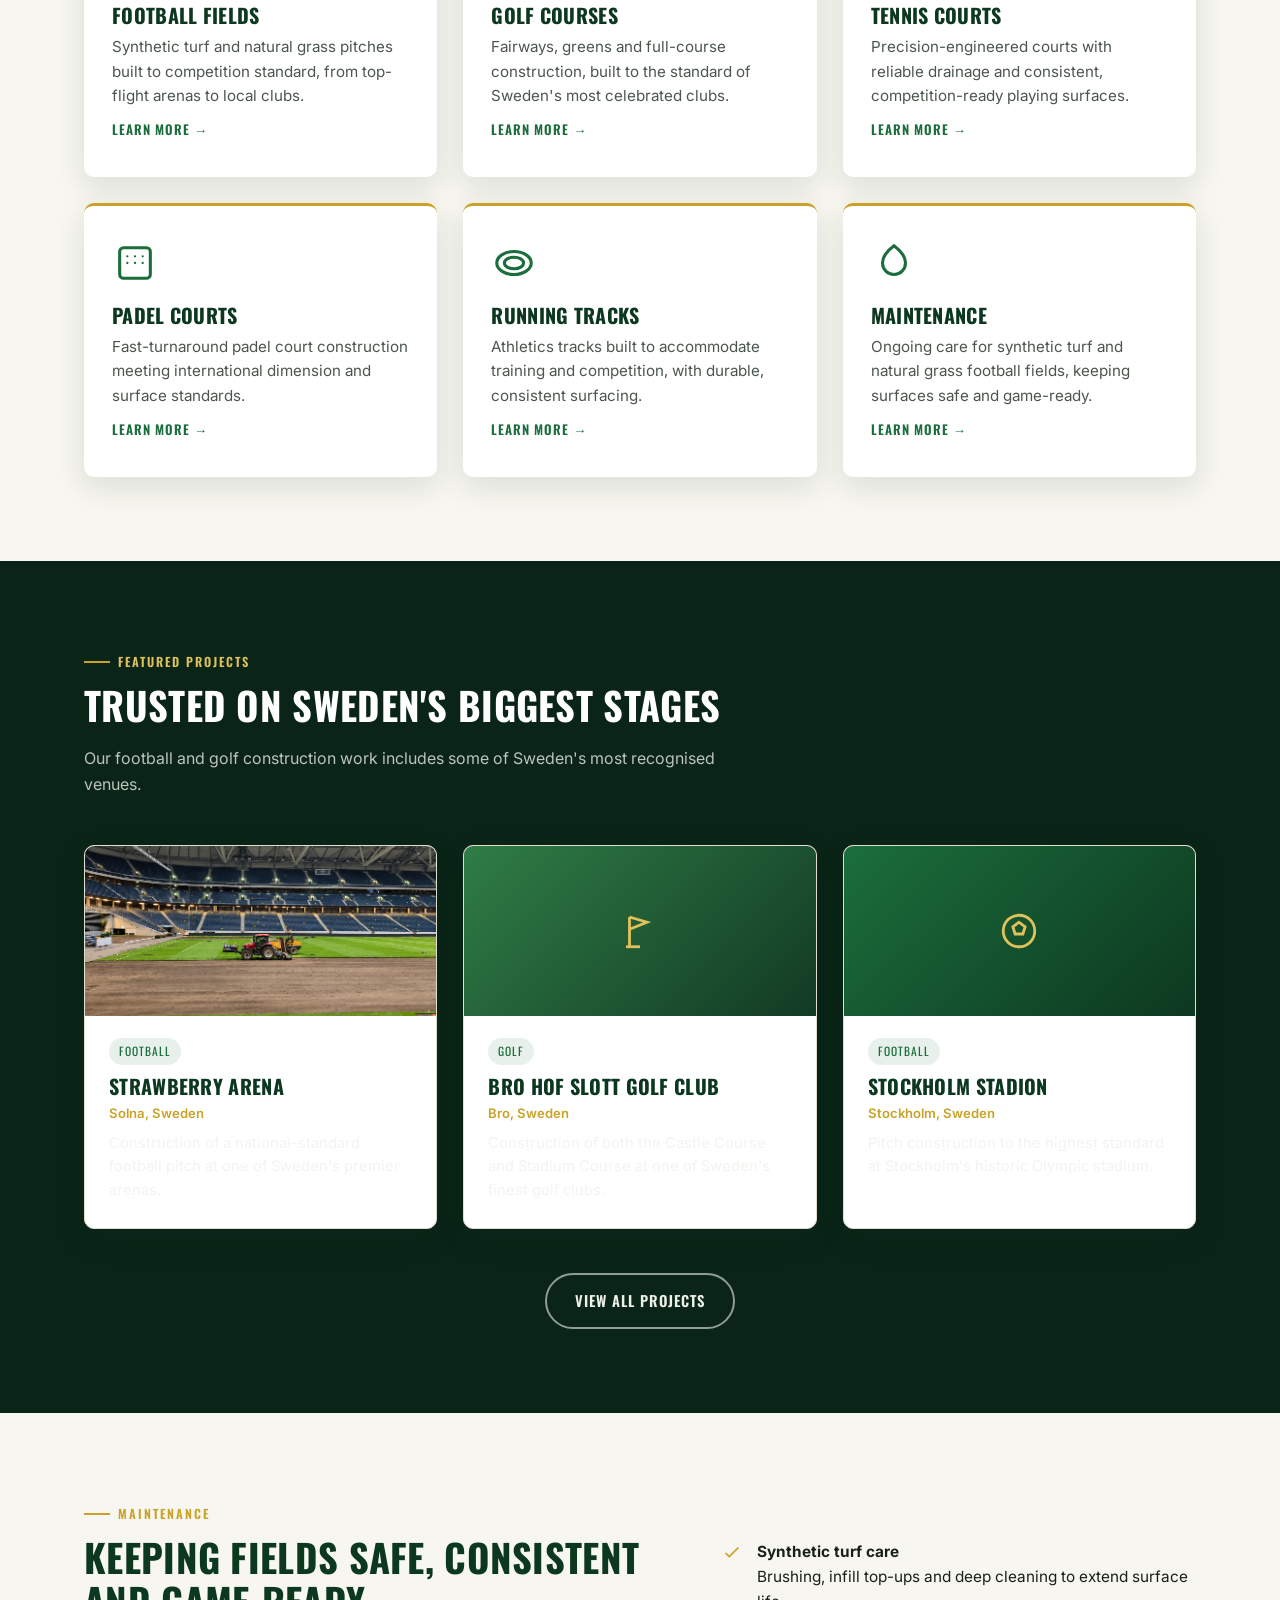
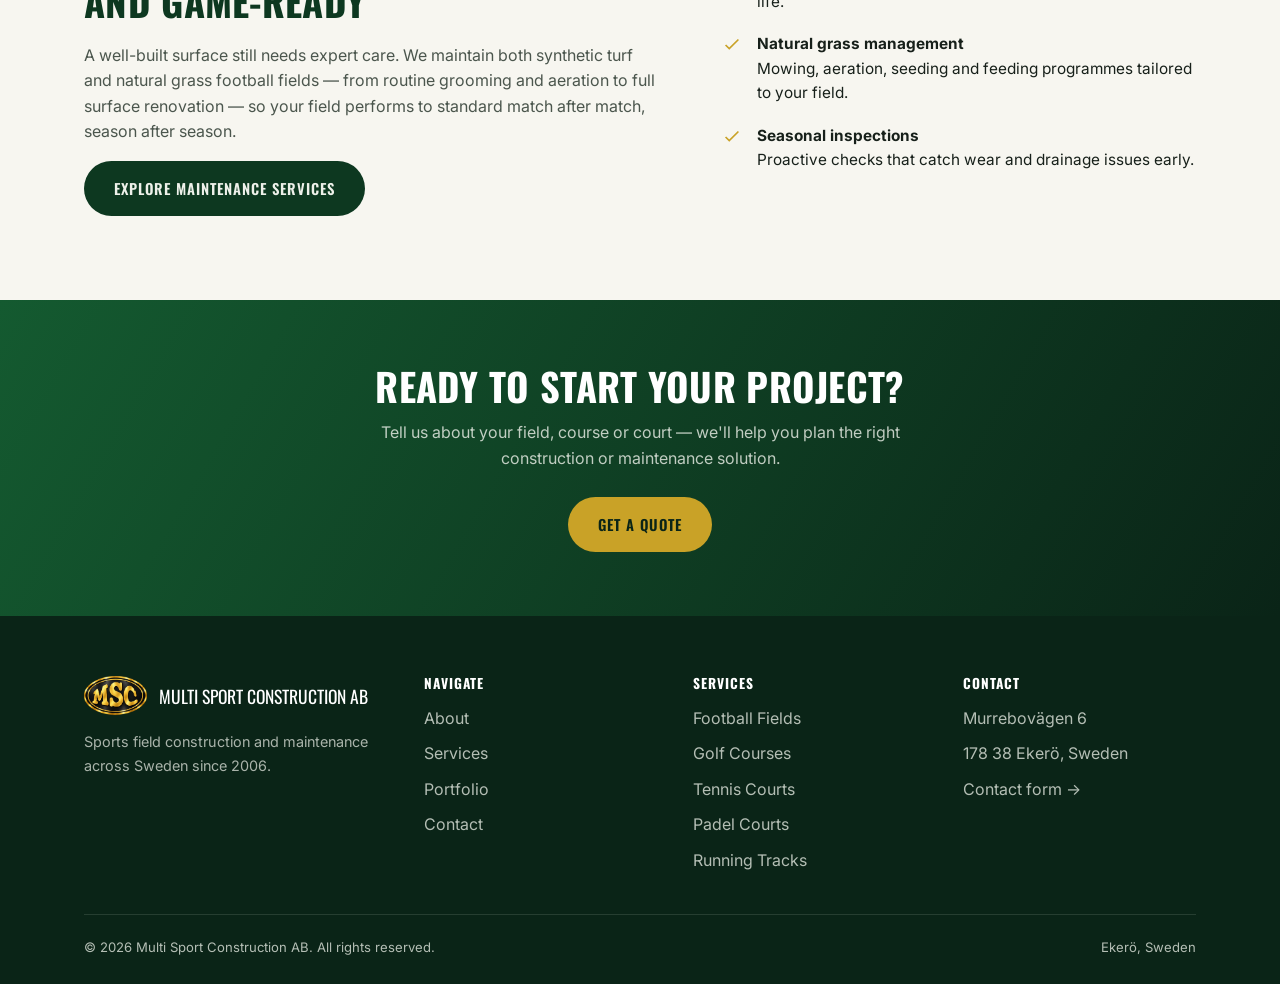
==== commit 96501b1e: "Add real project photo for Strawberry Arena Swaps in the on-site photo on both the homepage featured" ====
--- a/index.html
+++ b/index.html
@@ -122,9 +122,7 @@
     </div>
     <div class="grid-projects">
       <div class="project-card">
-        <div class="project-media football">
-          <svg class="icon" viewBox="0 0 24 24" fill="none" stroke="currentColor" stroke-width="1.6"><circle cx="12" cy="12" r="9"/><path d="M12 7l3.5 2.6-1.3 4.1H9.8L8.5 9.6 12 7z"/></svg>
-        </div>
+        <div class="project-media project-media-photo" style="background-image:url('assets/projects/strawberry-arena.jpg');"></div>
         <div class="project-body">
           <span class="project-tag">Football</span>
           <h3>Strawberry Arena</h3>
--- a/css/style.css
+++ b/css/style.css
@@ -366,6 +366,7 @@
 }
 .project-media.football { background: linear-gradient(135deg, #1b6e3c, #0d3820); }
 .project-media.golf { background: linear-gradient(135deg, #2f7d46, #123a24); }
+.project-media-photo { background-size: cover; background-position: center; }
 .project-media .icon { width: 42px; height: 42px; color: var(--gold-light); }
 .project-body { padding: 22px 24px 26px; }
 .project-tag {
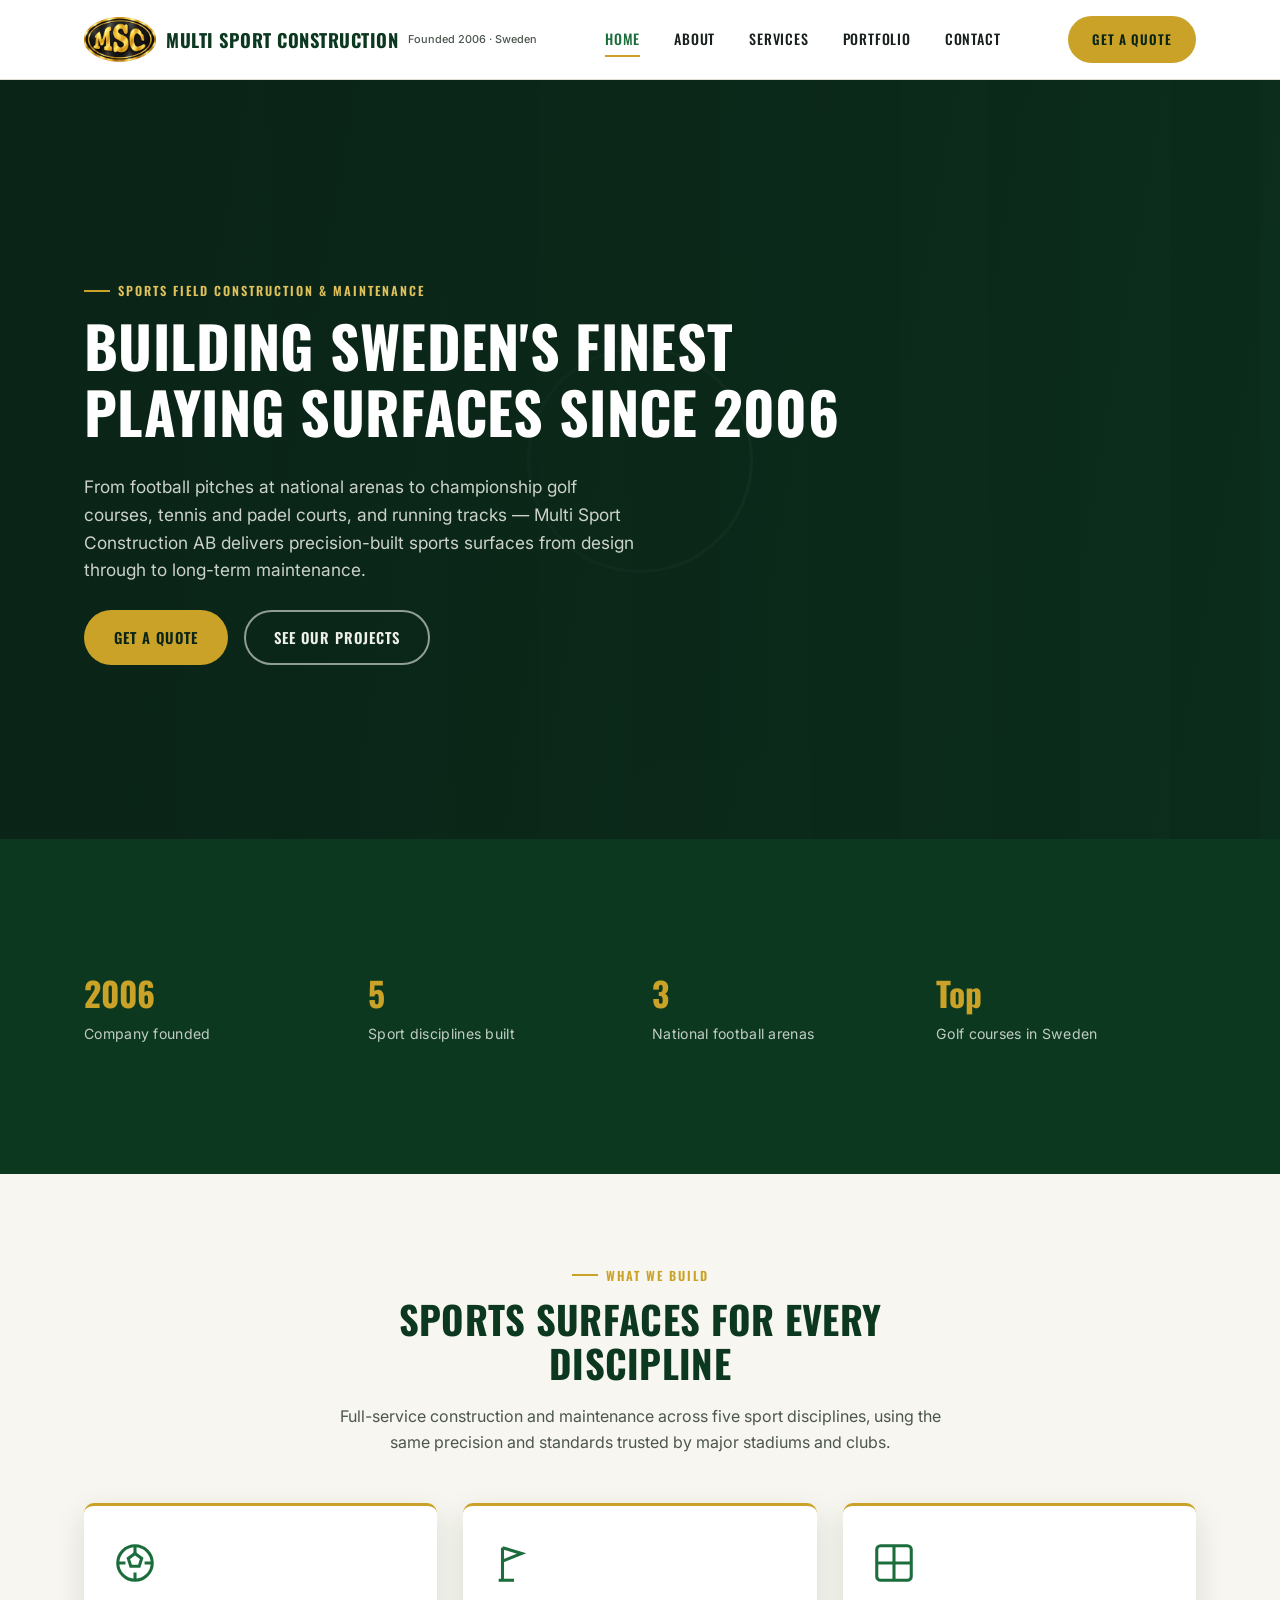
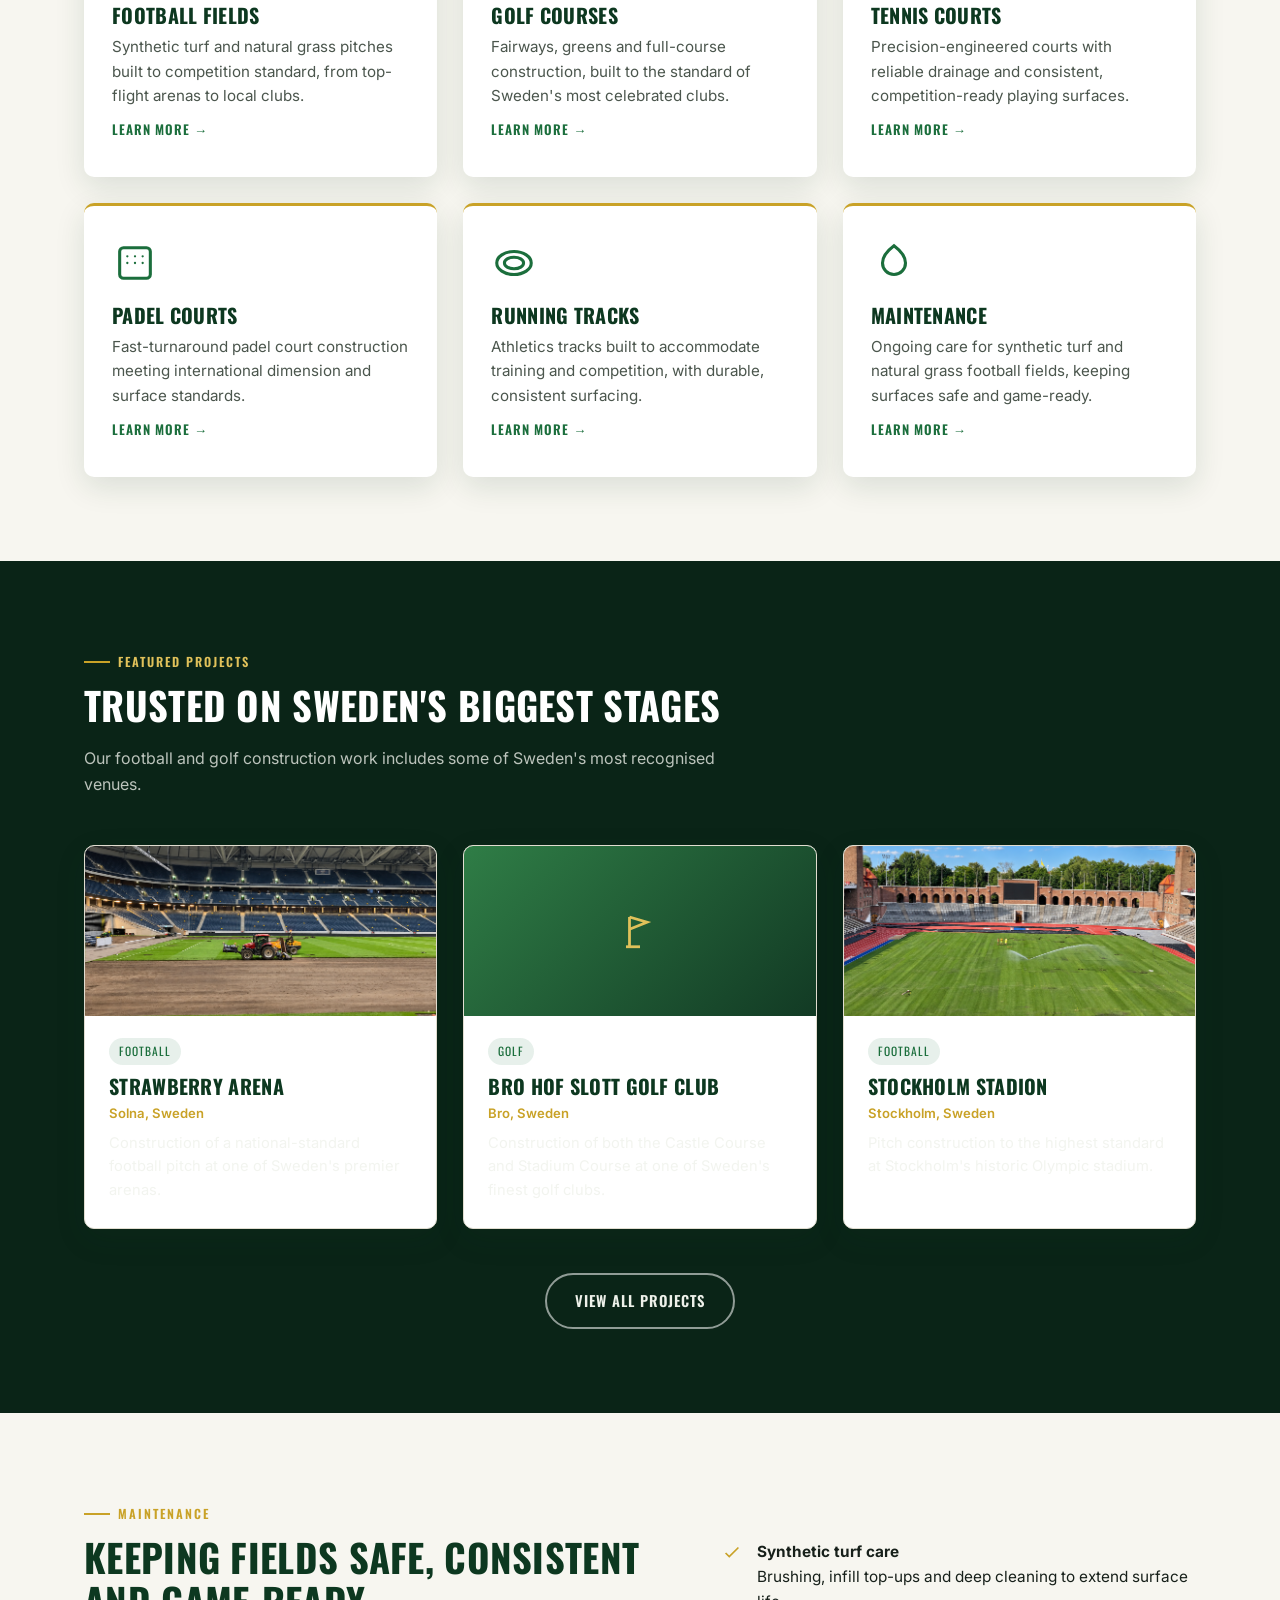
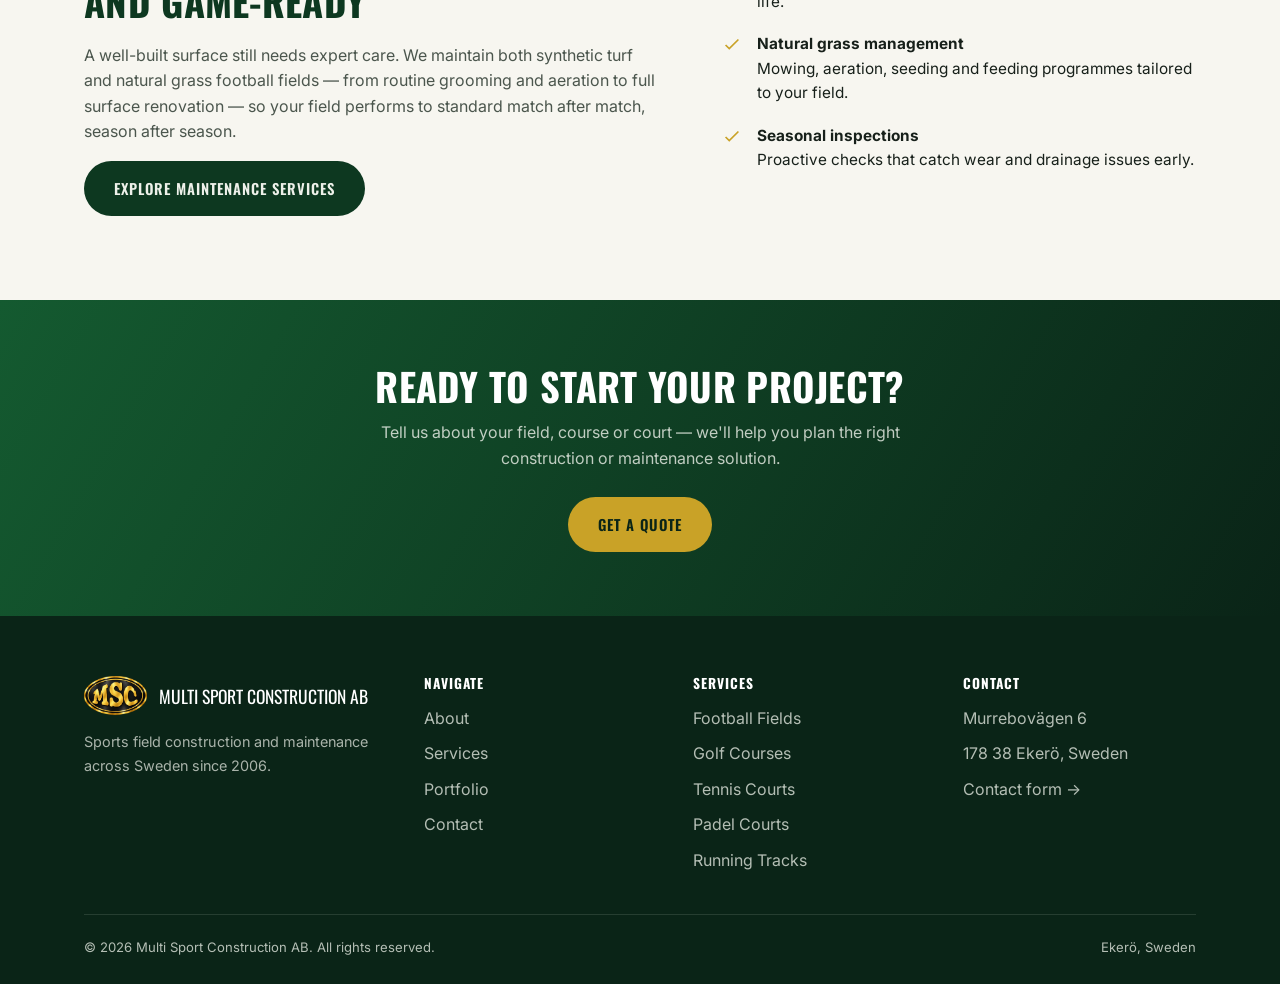
==== commit 0da4ee37: "Add real project photo for Stockholm Stadion Swaps in the on-site photo on both the homepage feature" ====
--- a/index.html
+++ b/index.html
@@ -142,9 +142,7 @@
         </div>
       </div>
       <div class="project-card">
-        <div class="project-media football">
-          <svg class="icon" viewBox="0 0 24 24" fill="none" stroke="currentColor" stroke-width="1.6"><circle cx="12" cy="12" r="9"/><path d="M12 7l3.5 2.6-1.3 4.1H9.8L8.5 9.6 12 7z"/></svg>
-        </div>
+        <div class="project-media project-media-photo" style="background-image:url('assets/projects/stockholm-stadion.jpg');"></div>
         <div class="project-body">
           <span class="project-tag">Football</span>
           <h3>Stockholm Stadion</h3>
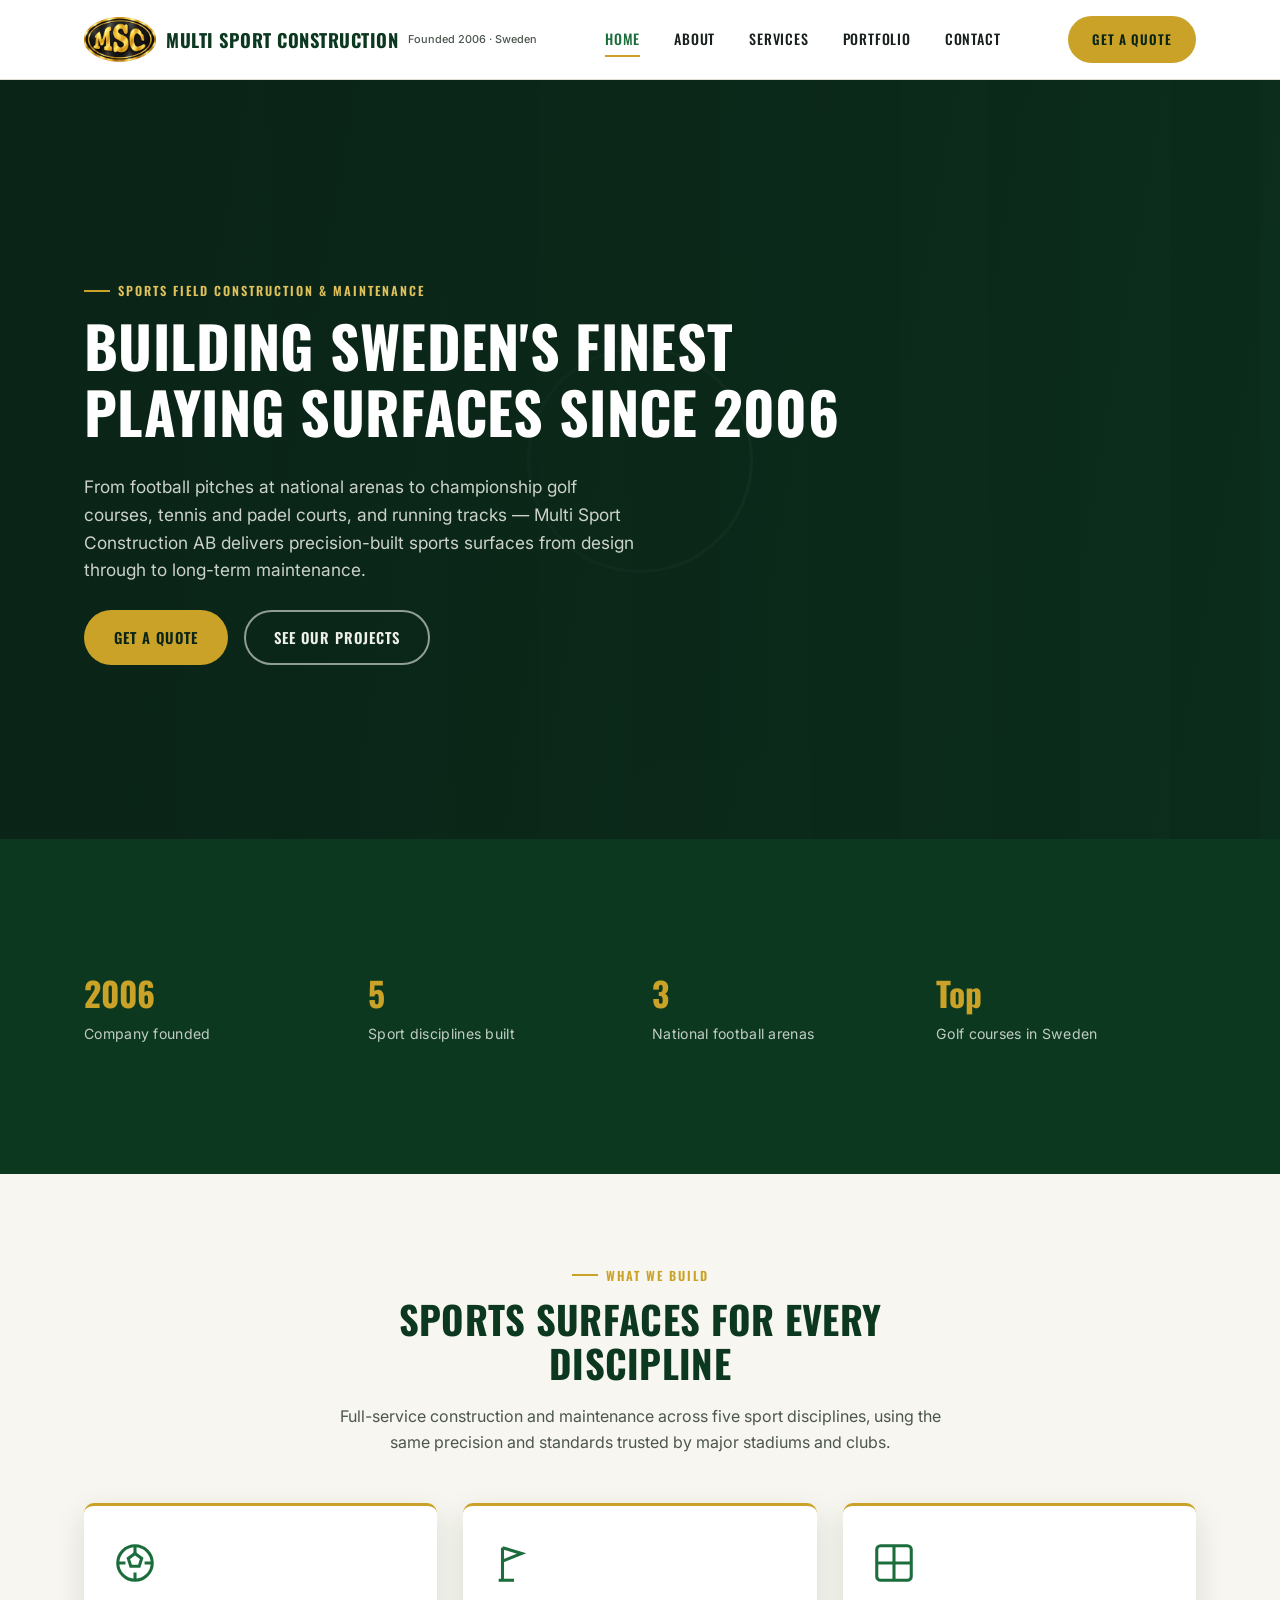
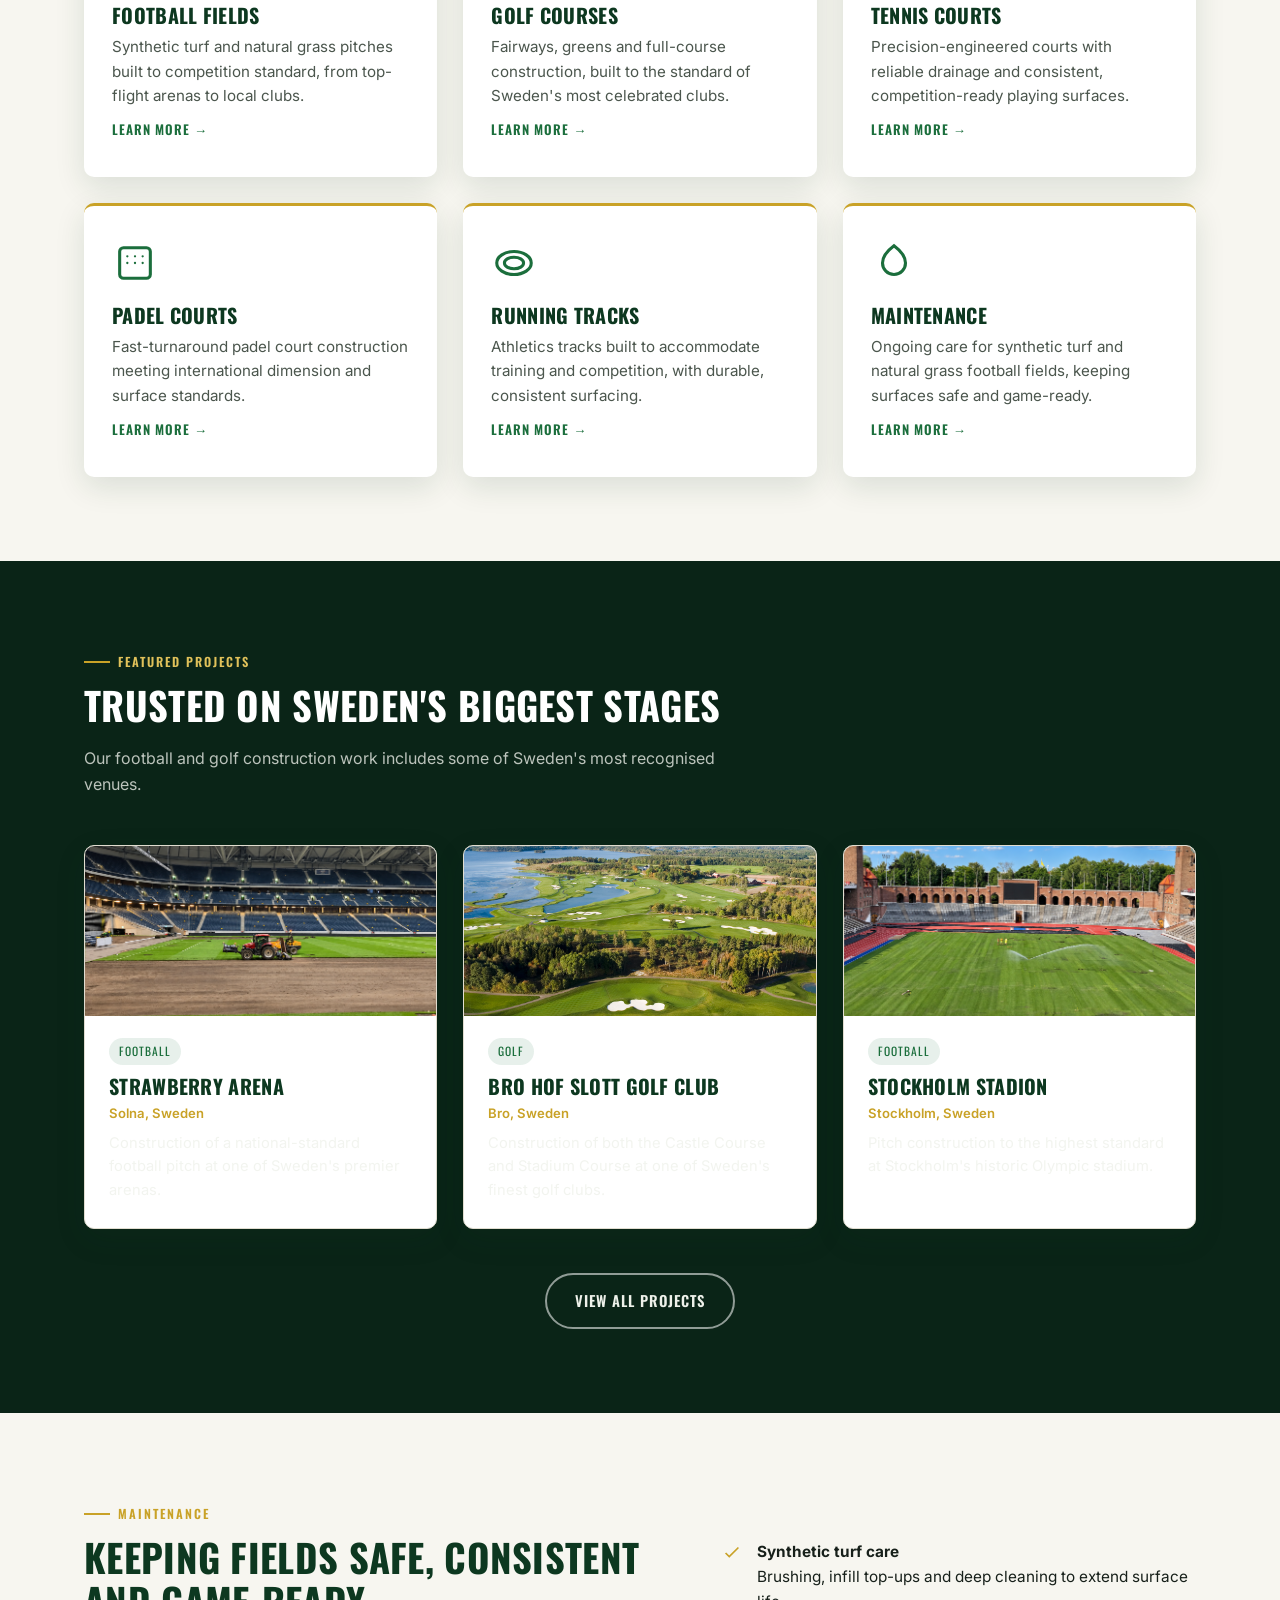
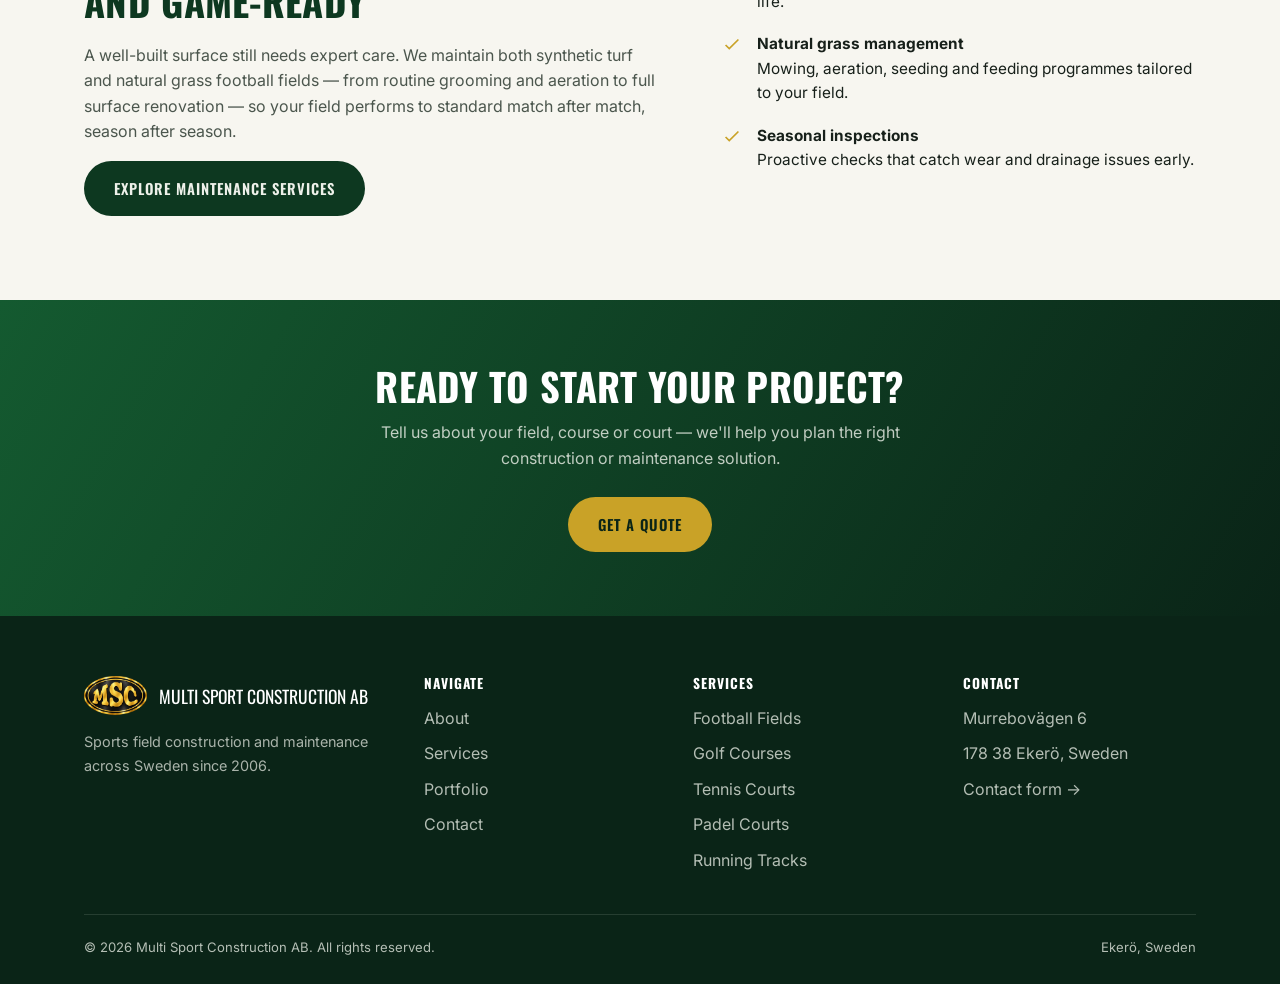
==== commit 9d639fce: "Add real photos for golf courses and maintenance Swaps placeholder graphics for on-site photos: Bro " ====
--- a/index.html
+++ b/index.html
@@ -131,9 +131,7 @@
         </div>
       </div>
       <div class="project-card">
-        <div class="project-media golf">
-          <svg class="icon" viewBox="0 0 24 24" fill="none" stroke="currentColor" stroke-width="1.6"><path d="M6 21V4"/><path d="M6 4l10 3-10 4"/><path d="M4 21h8"/></svg>
-        </div>
+        <div class="project-media project-media-photo" style="background-image:url('assets/projects/bro-hof-stadium.jpg');"></div>
         <div class="project-body">
           <span class="project-tag">Golf</span>
           <h3>Bro Hof Slott Golf Club</h3>
